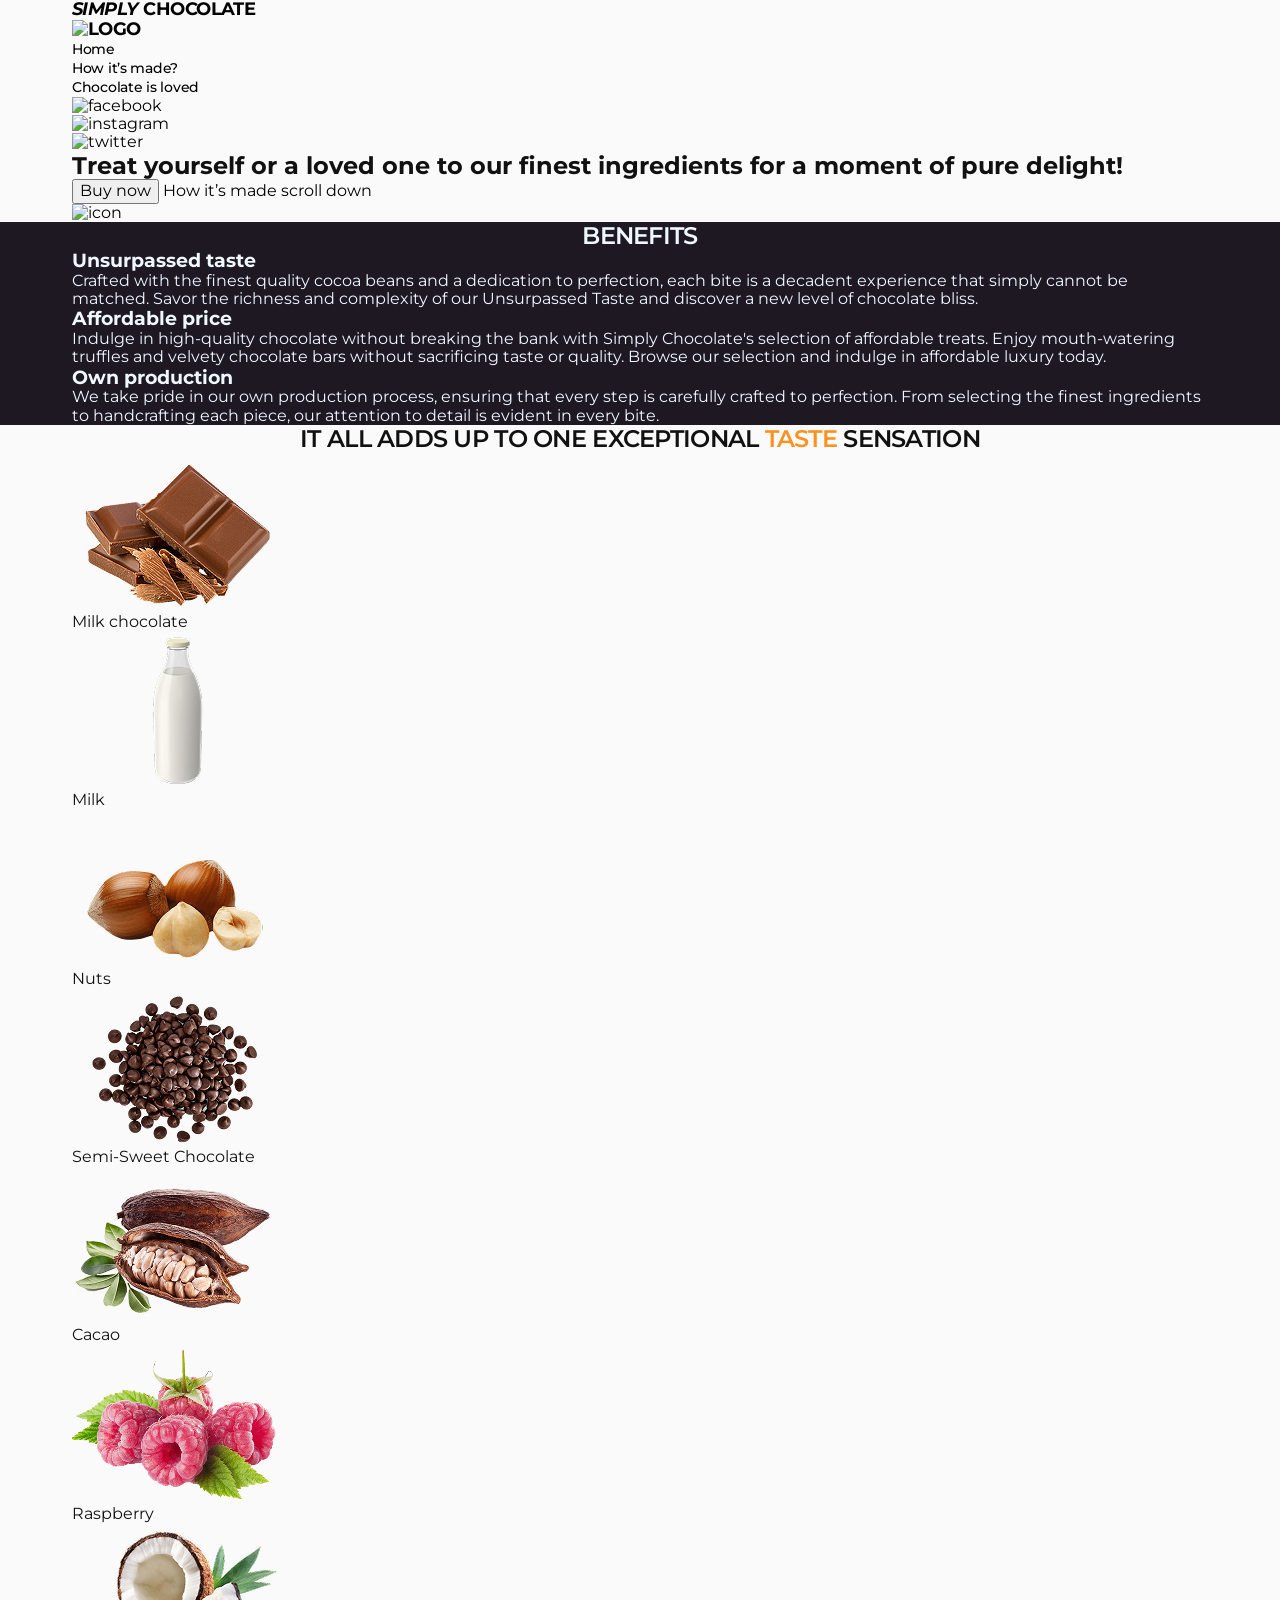
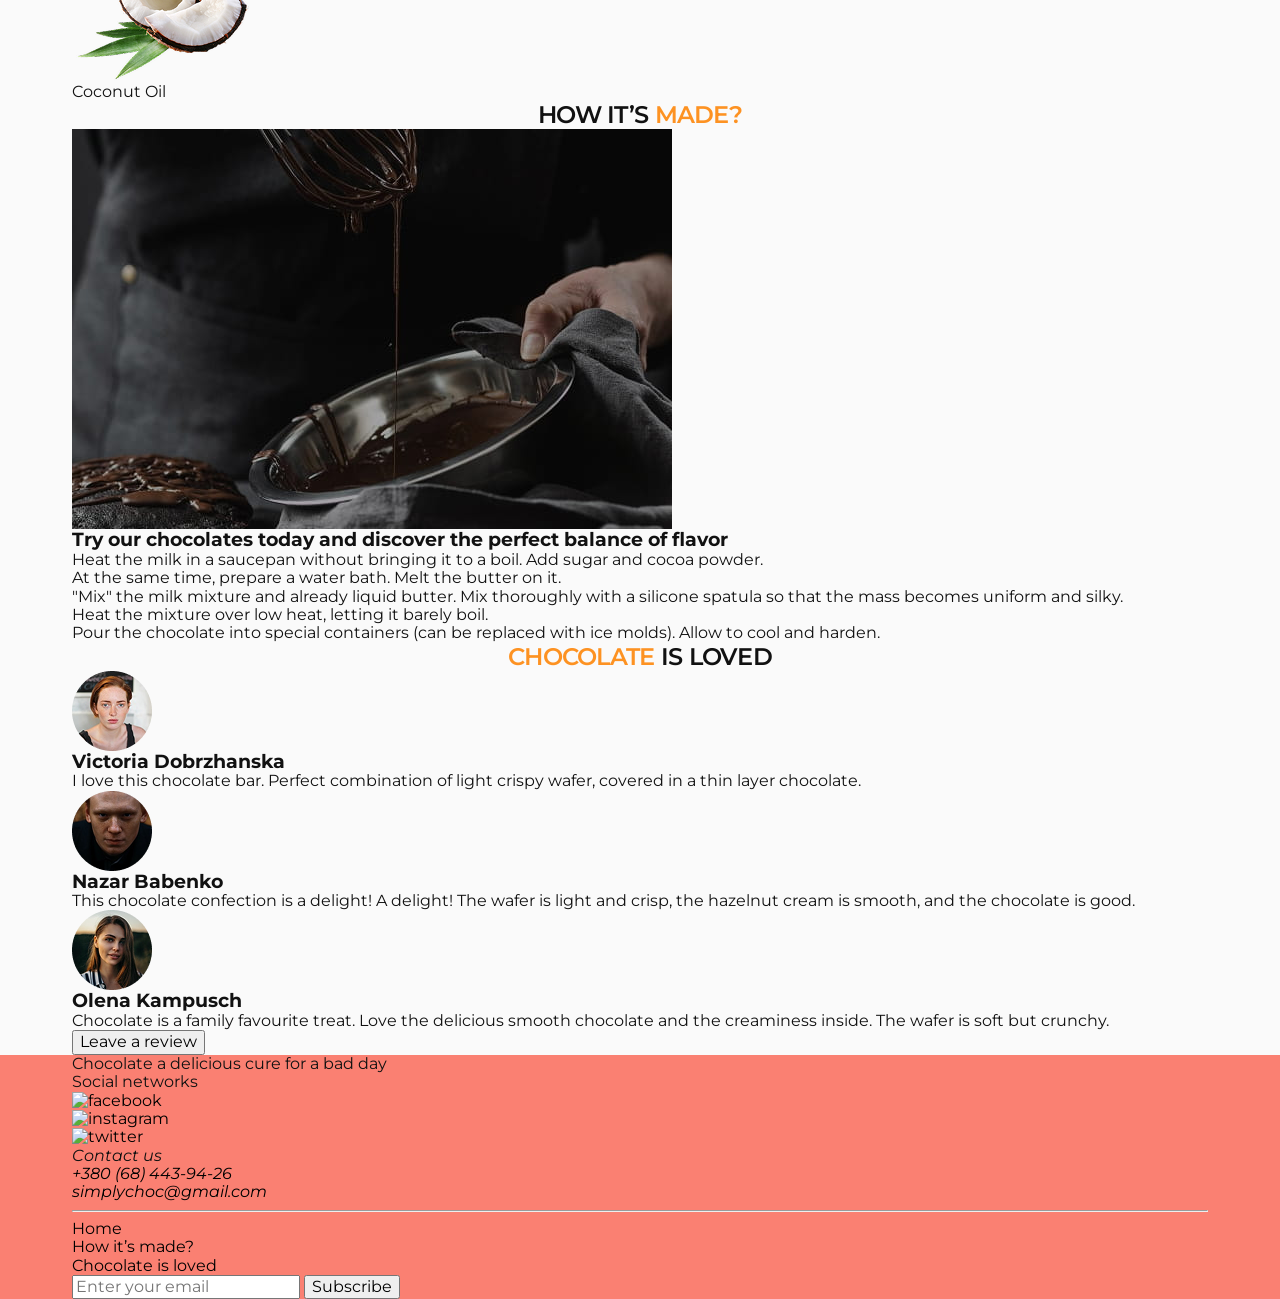
==== index.html @ c6e833eb "init lesson 3-1" ====
<!doctype html>
<html lang="en">
  <head>
    <meta charset="UTF-8" />
    <meta name="viewport" content="width=device-width, initial-scale=1.0" />

    <link rel="preconnect" href="https://fonts.googleapis.com">
    <link rel="preconnect" href="https://fonts.gstatic.com" crossorigin>
    <link href="https://fonts.googleapis.com/css2?family=Montserrat:ital,wght@0,100..900;1,100..900&display=swap" rel="stylesheet">
    
    <link rel="stylesheet" href="https://cdnjs.cloudflare.com/ajax/libs/modern-normalize/3.0.1/modern-normalize.min.css">

    <link rel="stylesheet" href="./styles/main.css" />
    
    <title>Simply Chocolate</title>
  </head>
  <body>
    <!-- #region header -->
    <header class="page-header">
      <div class="container">
        <a href="./pages/lesson.html" class="header-logo">
          <span>simply</span> chocolate
          <img src="" alt="logo" />
        </a>
        <nav class="header-nav">
          <ul class="header-nav-list">
            <li class="header-nav-item">
              <a href="" class="header-nav-link">Home</a>
            </li>
            <li class="header-nav-item">
              <a href="#section-made" class="header-nav-link">How it’s made?</a>
            </li>
            <li class="header-nav-item">
              <a href="#section-feedback" class="header-nav-link">Chocolate is loved</a>
            </li>
          </ul>
        </nav>
        <ul class="social-list">
          <li>
            <a href="">
              <img src="" alt="facebook" />
            </a>
          </li>
          <li>
            <a href="">
              <img src="" alt="instagram" />
            </a>
          </li>
          <li>
            <a href="">
              <img src="" alt="twitter" />
            </a>
          </li>
        </ul>
      </div>
    </header>
    <!-- #endregion header -->

    <main>
      <!-- #region banner --> 
      <section id="section-banner">
        <div class="container">
          <h1 class="main-title">
            Treat yourself or a loved one to our finest ingredients for a moment
            of pure delight!
          </h1>
          <button type="button">Buy now</button>
          <a href="">How it’s made</a>
          <a href="">
            scroll down
            <img src="" alt="icon" />
          </a>
        </div>
      </section>
      <!-- #endregion banner -->

      <!-- #region benefits -->
      <section id="section-benefits" class="section-benefits">
        <div class="container">
          <h2 class="section-title">Benefits</h2>
          <ul>
            <li>
              <img src="" alt="" />
              <h3>Unsurpassed taste</h3>
              <p>
                Crafted with the finest quality cocoa beans and a dedication to
                perfection, each bite is a decadent experience that simply cannot
                be matched. Savor the richness and complexity of our Unsurpassed
                Taste and discover a new level of chocolate bliss.
              </p>
            </li>
            <li>
              <img src="" alt="" />
              <h3>Affordable price</h3>
              <p>
                Indulge in high-quality chocolate without breaking the bank with
                Simply Chocolate's selection of affordable treats. Enjoy
                mouth-watering truffles and velvety chocolate bars without
                sacrificing taste or quality. Browse our selection and indulge in
                affordable luxury today.
              </p>
            </li>
            <li>
              <img src="" alt="" />
              <h3>Own production</h3>
              <p>
                We take pride in our own production process, ensuring that every
                step is carefully crafted to perfection. From selecting the finest
                ingredients to handcrafting each piece, our attention to detail is
                evident in every bite.
              </p>
            </li>
          </ul>
        </div>
      </section>
      <!-- #endregion benefits -->

      <!-- #region taste -->
      <section id="section-taste">
        <div class="container">
          <h2 class="section-title">It all adds up to one exceptional <span class="color-accent">taste</span> sensation</h2>
          <ul>
            <li>
              <img
                src="./images/taste/chocolate.png"
                alt="Milk chocolate"
                height="160"
                width="212"
              />
              <p>Milk chocolate</p>
            </li>
            <li>
              <img
                src="./images/taste/milk.png"
                alt="milk"
                height="160"
                width="212"
              />
              <p>Milk</p>
            </li>
            <li>
              <img
                src="./images/taste/hazelnut.png"
                alt="nuts"
                height="160"
                width="212"
              />
              <p>Nuts</p>
            </li>
            <li>
              <img
                src="./images/taste/coffe-grain.png"
                alt="semi-sweet chocolate"
                height="160"
                width="212"
              />
              <p>Semi-Sweet Chocolate</p>
            </li>
            <li>
              <img
                src="./images/taste/cacao-beans.png"
                alt="cacao"
                height="160"
                width="212"
              />
              <p>Cacao</p>
            </li>
            <li>
              <img
                src="./images/taste/raspbery.png"
                alt="raspberry"
                height="160"
                width="212"
              />
              <p>Raspberry</p>
            </li>
            <li>
              <img
                src="./images/taste/coconut.png"
                alt="coconut oil"
                height="160"
                width="212"
              />
              <p>Coconut Oil</p>
            </li>
          </ul>
        </div>
      </section>
      <!-- #endregion taste -->

      <!-- #region made -->
      <section id="section-made">
        <div class="container">
          <h2 class="section-title">How it’s <span class="color-accent">made?</span></h2>
          <img
            src="./images/made/made.jpg"
            alt="How it’s made"
            height="400"
            width="600"
          />
          <h3>
            Try our chocolates today and discover the perfect balance of flavor
          </h3>
          <ul>
            <li>
              Heat the milk in a saucepan without bringing it to a boil. Add sugar
              and cocoa powder.
            </li>
            <li>
              At the same time, prepare a water bath. Melt the butter on it.
            </li>
            <li>
              "Mix" the milk mixture and already liquid butter. Mix thoroughly
              with a silicone spatula so that the mass becomes uniform and silky.
            </li>
            <li>Heat the mixture over low heat, letting it barely boil.</li>
            <li>
              Pour the chocolate into special containers (can be replaced with ice
              molds). Allow to cool and harden.
            </li>
          </ul>
        </div>
      </section>
      <!-- #endregion made -->

      <!-- #region feedback -->
      <section id="section-feedback">
        <div class="container">
          <h2 class="section-title"><span class="color-accent">Chocolate</span> is loved</h2>
          <ul>
            <li>
              <img
                src="./images/feedback/viktoria-dabrzanska.png"
                alt="Victoria Dobrzhanska"
                height="80"
                width="80"
              />
              <h3>Victoria Dobrzhanska</h3>
              <p>
                I love this chocolate bar. Perfect combination of light crispy
                wafer, covered in a thin layer chocolate.
              </p>
            </li>
            <li>
              <img
                src="./images/feedback/nazar-bobenko.png"
                alt="Nazar Babenko"
                height="80"
                width="80"
              />
              <h3>Nazar Babenko</h3>
              <p>
                This chocolate confection is a delight! A delight! The wafer is
                light and crisp, the hazelnut cream is smooth, and the chocolate
                is good.
              </p>
            </li>
            <li>
              <img
                src="./images/feedback/olena-kampush.png"
                alt="Olena Kampusch"
                height="80"
                width="80"
              />
              <h3>Olena Kampusch</h3>
              <p>
                Chocolate is a family favourite treat. Love the delicious smooth
                chocolate and the creaminess inside. The wafer is soft but
                crunchy.
              </p>
            </li>
          </ul>
          <button type="button">Leave a review</button>
        </div>
      </section>
      <!-- #endregion feedback -->
    </main>

    <!-- #region footer -->
    <footer>
      <div class="container">
        <p>Chocolate a delicious cure for a bad day</p>
        <p>Social networks</p>
        <ul>
          <li>
            <a href="">
              <img src="" alt="facebook" />
            </a>
          </li>
          <li>
            <a href="">
              <img src="" alt="instagram" />
            </a>
          </li>
          <li>
            <a href="">
              <img src="" alt="twitter" />
            </a>
          </li>
        </ul>
        <address>
          <p>Contact us</p>
          <ul>
            <li>
              <a href="tel:+380684439426">+380 (68) 443-94-26</a>
            </li>
            <li>
              <a href="mailto:simplychoc@gmail.com">simplychoc@gmail.com</a>
            </li>
          </ul>
        </address>
        <hr />
        <nav>
          <ul>
            <li>
              <a href="">Home</a>
            </li>
            <li>
              <a href="#section-made">How it’s made?</a>
            </li>
            <li>
              <a href="#section-feedback">Chocolate is loved</a>
            </li>
          </ul>
        </nav>
        <form>
          <input type="text" placeholder="Enter your email" />
          <button type="submit">Subscribe</button>
        </form>
      </div>
    </footer>
    <!-- #endregion footer -->
  </body>
</html>
---- styles/main.css ----
@import './common.css';
@import './header.css';
@import './banner.css';
@import './benefits.css';
@import './footer.css';
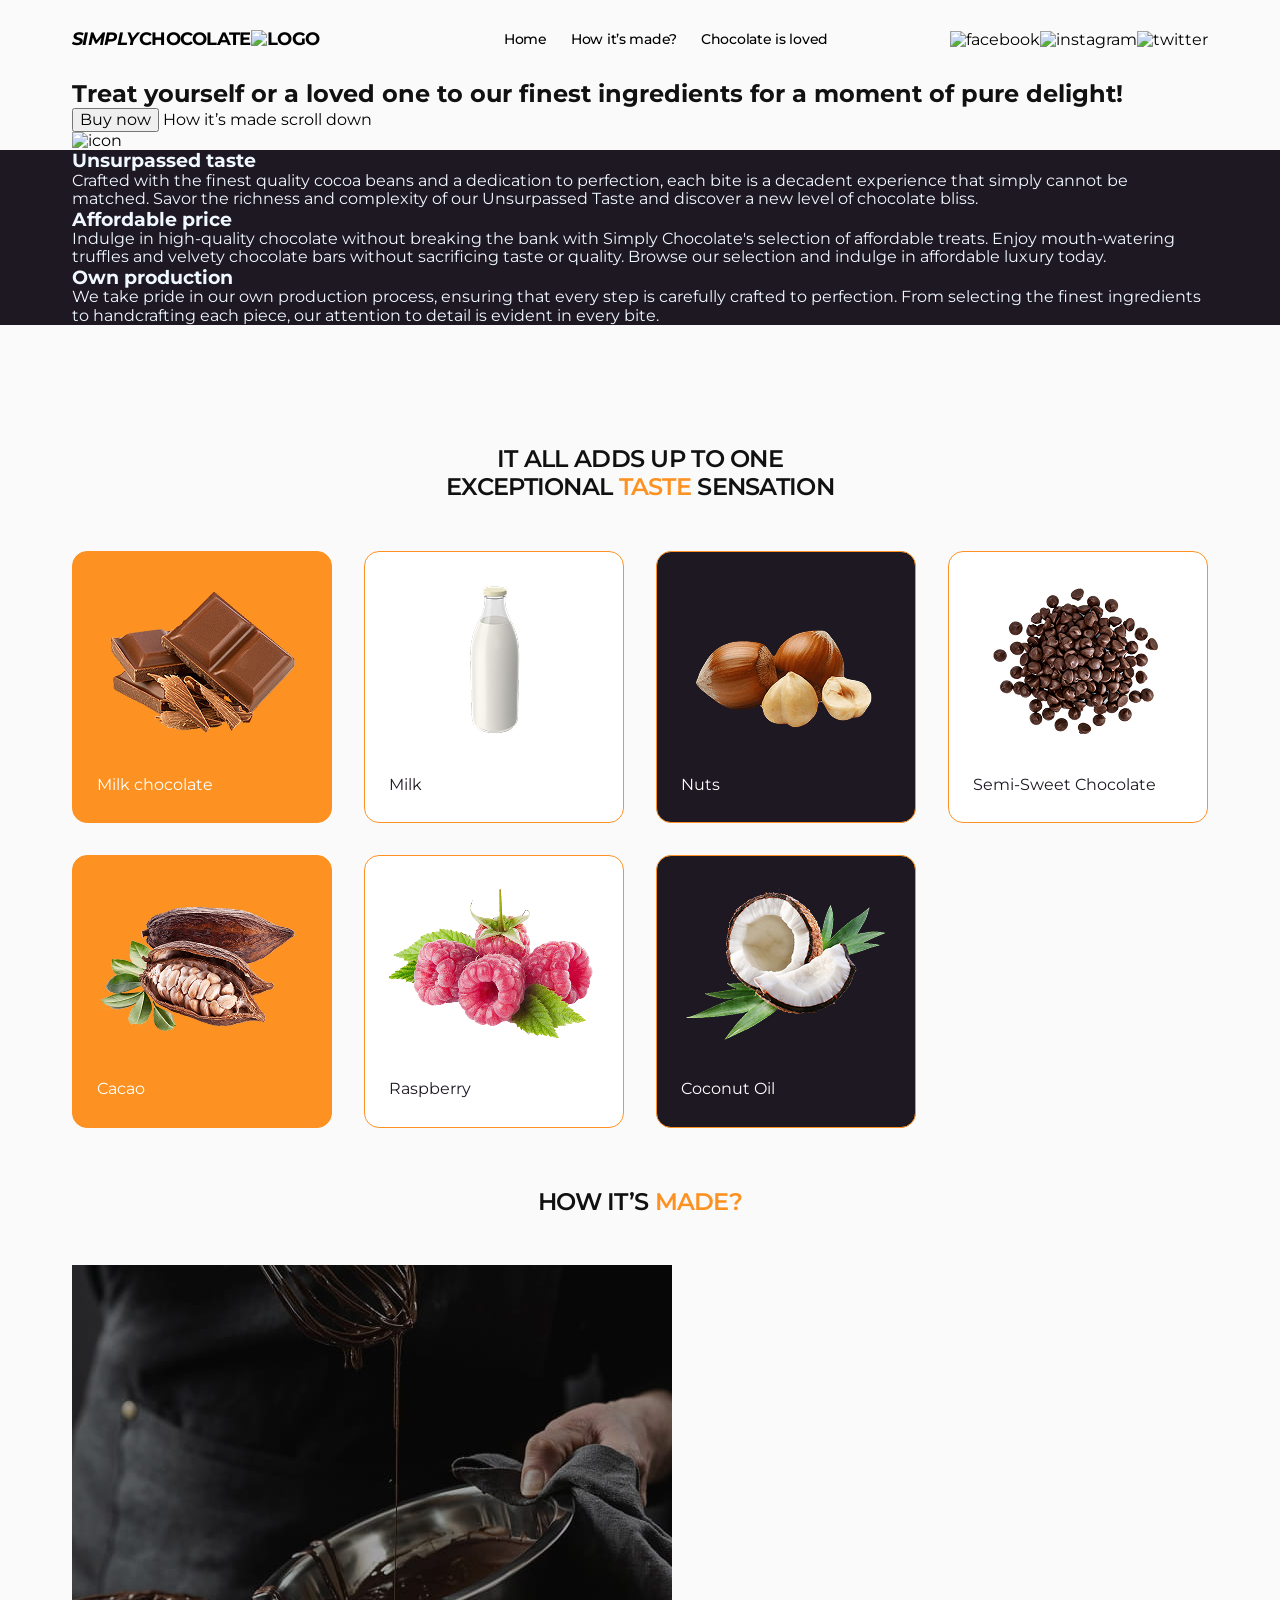
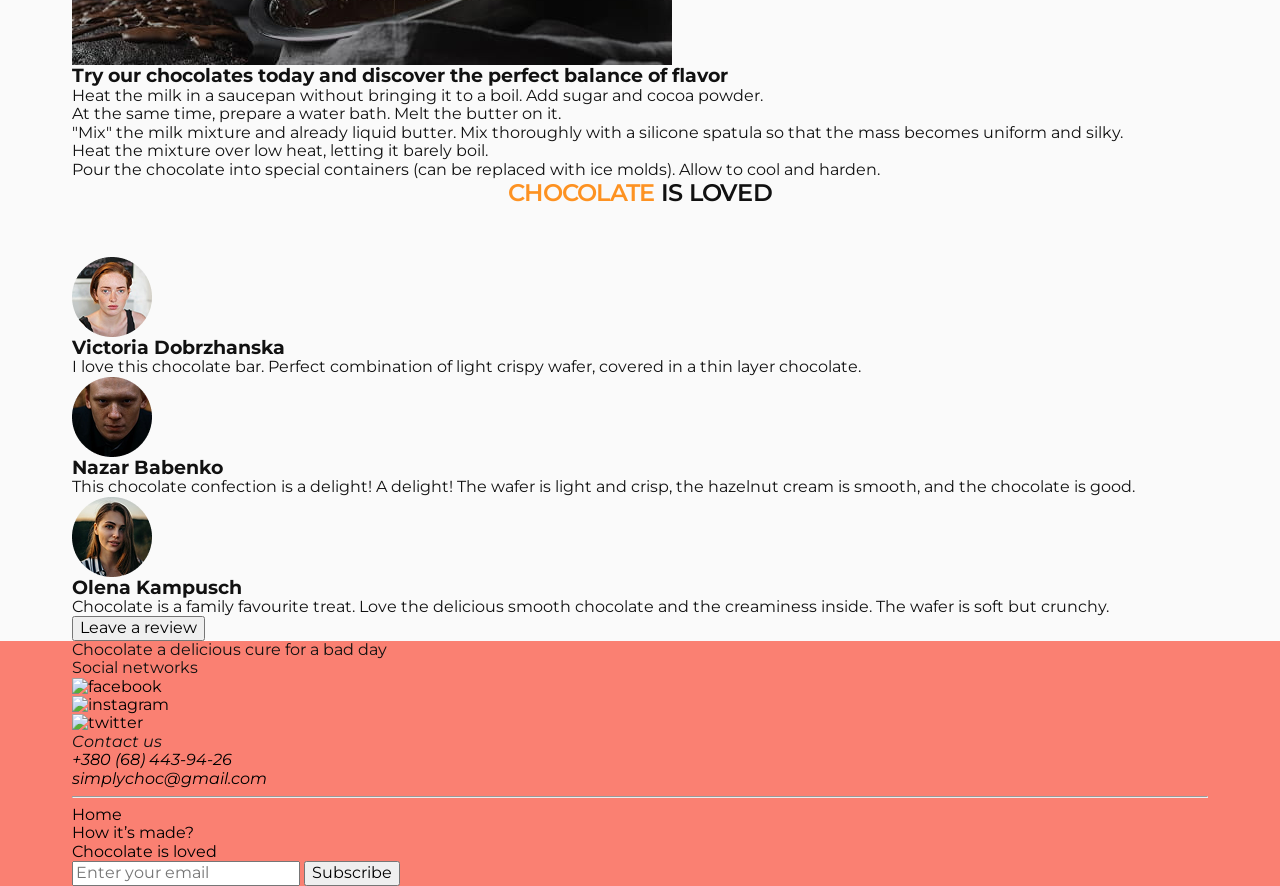
==== commit c6b14199: "init" ====
--- a/index.html
+++ b/index.html
@@ -17,7 +17,7 @@
   <body>
     <!-- #region header -->
     <header class="page-header">
-      <div class="container">
+      <div class="container header-container">
         <a href="./pages/lesson.html" class="header-logo">
           <span>simply</span> chocolate
           <img src="" alt="logo" />
@@ -77,7 +77,7 @@
       <!-- #region benefits -->
       <section id="section-benefits" class="section-benefits">
         <div class="container">
-          <h2 class="section-title">Benefits</h2>
+          <h2 class="section-title visually-hidden">Benefits</h2>
           <ul>
             <li>
               <img src="" alt="" />
@@ -116,72 +116,72 @@
       <!-- #endregion benefits -->
 
       <!-- #region taste -->
-      <section id="section-taste">
+      <section id="section-taste" class="section-taste">
         <div class="container">
           <h2 class="section-title">It all adds up to one exceptional <span class="color-accent">taste</span> sensation</h2>
-          <ul>
-            <li>
+          <ul class="taste-list">
+            <li class="taste-list-item">
               <img
                 src="./images/taste/chocolate.png"
                 alt="Milk chocolate"
                 height="160"
                 width="212"
               />
-              <p>Milk chocolate</p>
-            </li>
-            <li>
+              <p class="taste-list-item-title">Milk chocolate</p>
+            </li>
+            <li class="taste-list-item">
               <img
                 src="./images/taste/milk.png"
                 alt="milk"
                 height="160"
                 width="212"
               />
-              <p>Milk</p>
-            </li>
-            <li>
+              <p class="taste-list-item-title">Milk</p>
+            </li>
+            <li class="taste-list-item">
               <img
                 src="./images/taste/hazelnut.png"
                 alt="nuts"
                 height="160"
                 width="212"
               />
-              <p>Nuts</p>
-            </li>
-            <li>
+              <p class="taste-list-item-title">Nuts</p>
+            </li>
+            <li class="taste-list-item">
               <img
                 src="./images/taste/coffe-grain.png"
                 alt="semi-sweet chocolate"
                 height="160"
                 width="212"
               />
-              <p>Semi-Sweet Chocolate</p>
-            </li>
-            <li>
+              <p class="taste-list-item-title">Semi-Sweet Chocolate</p>
+            </li>
+            <li class="taste-list-item">
               <img
                 src="./images/taste/cacao-beans.png"
                 alt="cacao"
                 height="160"
                 width="212"
               />
-              <p>Cacao</p>
-            </li>
-            <li>
+              <p class="taste-list-item-title">Cacao</p>
+            </li>
+            <li class="taste-list-item">
               <img
                 src="./images/taste/raspbery.png"
                 alt="raspberry"
                 height="160"
                 width="212"
               />
-              <p>Raspberry</p>
-            </li>
-            <li>
+              <p class="taste-list-item-title">Raspberry</p>
+            </li>
+            <li class="taste-list-item">
               <img
                 src="./images/taste/coconut.png"
                 alt="coconut oil"
                 height="160"
                 width="212"
               />
-              <p>Coconut Oil</p>
+              <p class="taste-list-item-title">Coconut Oil</p>
             </li>
           </ul>
         </div>
--- a/styles/main.css
+++ b/styles/main.css
@@ -2,8 +2,6 @@
 @import './header.css';
 @import './banner.css';
 @import './benefits.css';
+@import './taste.css';
 @import './footer.css';
 
-
-
-
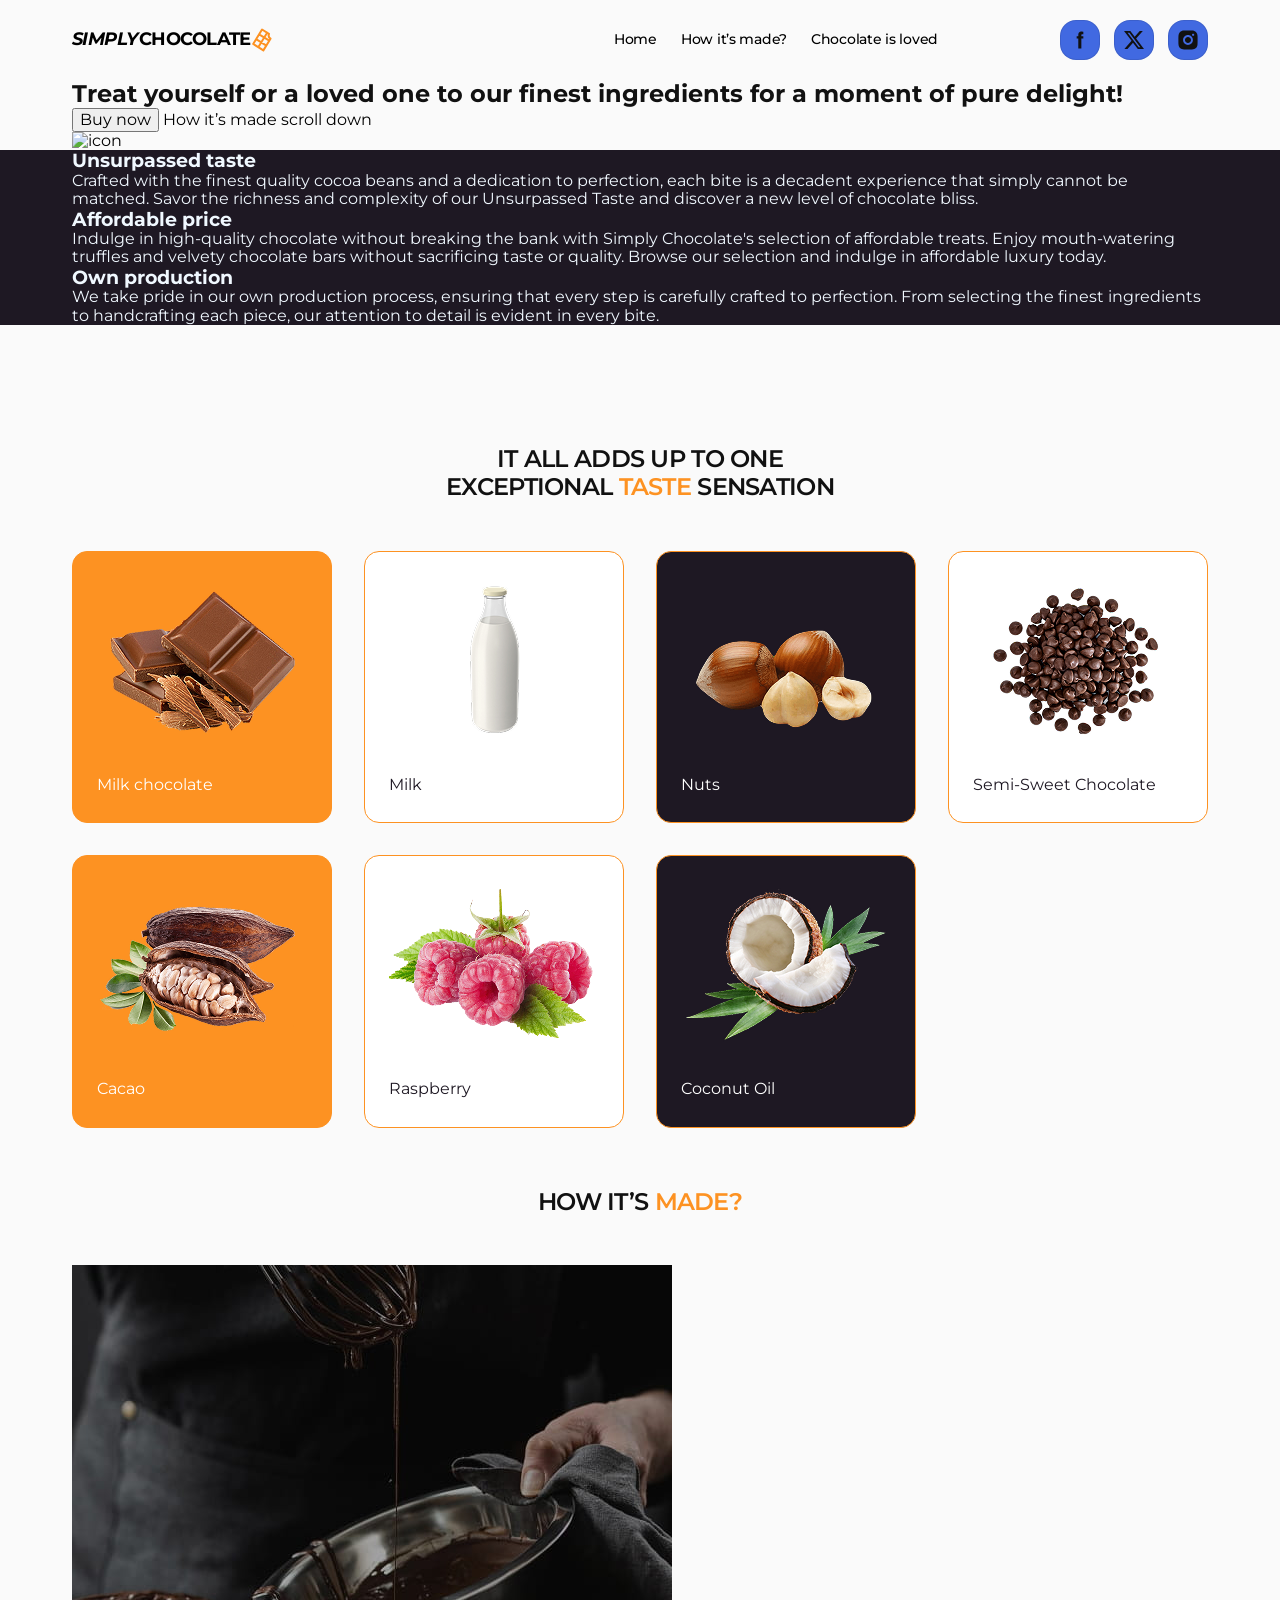
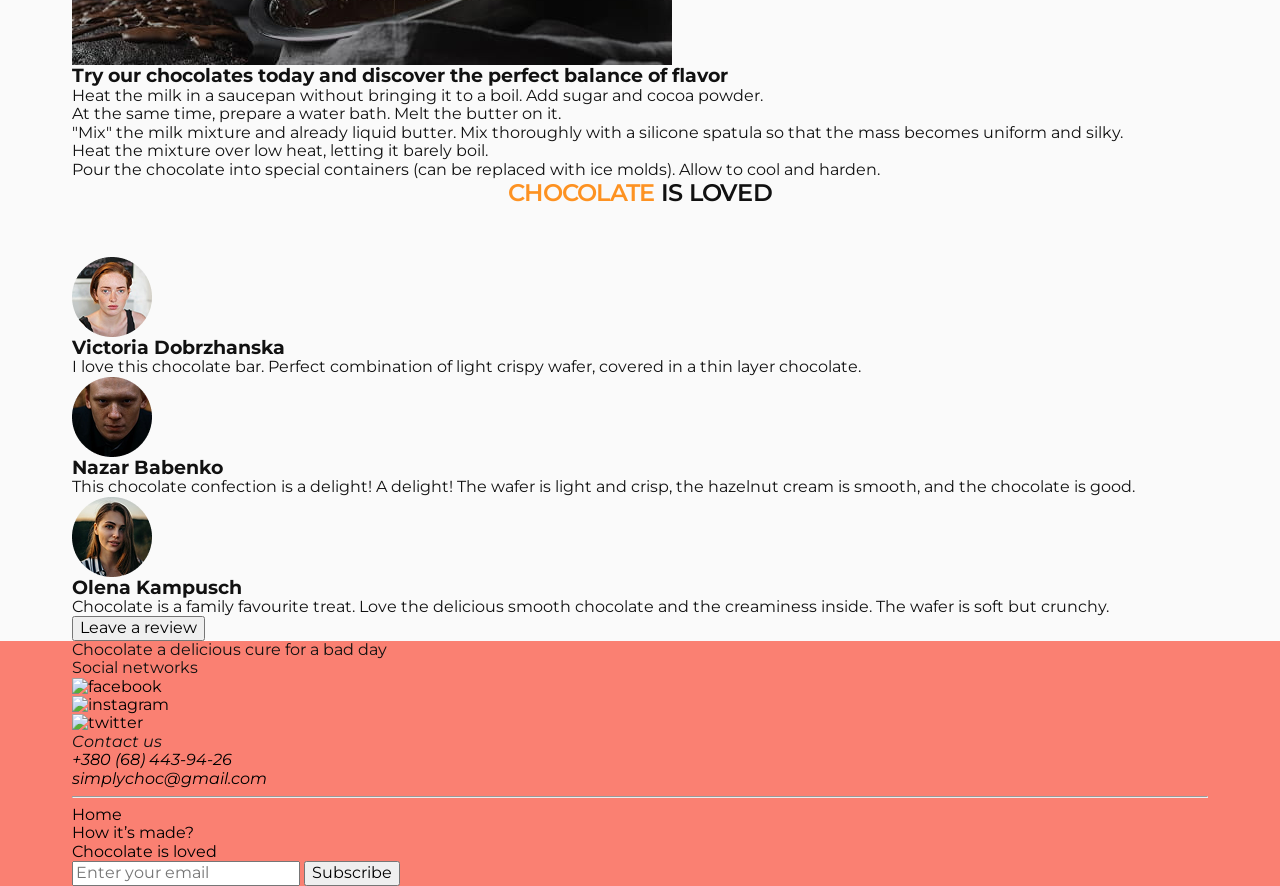
==== commit 07aea446: "init" ====
--- a/index.html
+++ b/index.html
@@ -20,7 +20,9 @@
       <div class="container header-container">
         <a href="./pages/lesson.html" class="header-logo">
           <span>simply</span> chocolate
-          <img src="" alt="logo" />
+          <svg height="24" width="24">
+            <use href="./images/sprite.svg#icon-chocolate"></use>
+          </svg>
         </a>
         <nav class="header-nav">
           <ul class="header-nav-list">
@@ -37,18 +39,24 @@
         </nav>
         <ul class="social-list">
           <li>
-            <a href="">
-              <img src="" alt="facebook" />
-            </a>
-          </li>
-          <li>
-            <a href="">
-              <img src="" alt="instagram" />
-            </a>
-          </li>
-          <li>
-            <a href="">
-              <img src="" alt="twitter" />
+            <a href="" class="social-link">
+              <svg height="24" width="24">
+                <use href="./images/sprite.svg#icon-facebook"></use>
+              </svg>
+            </a>
+          </li>
+          <li>
+            <a href="" class="social-link">
+              <svg height="24" width="24">
+                <use href="./images/sprite.svg#icon-twitter"></use>
+              </svg>
+            </a>
+          </li>
+          <li>
+            <a href="" class="social-link">
+              <svg height="24" width="24">
+                <use href="./images/sprite.svg#icon-instagram"></use>
+              </svg>
             </a>
           </li>
         </ul>
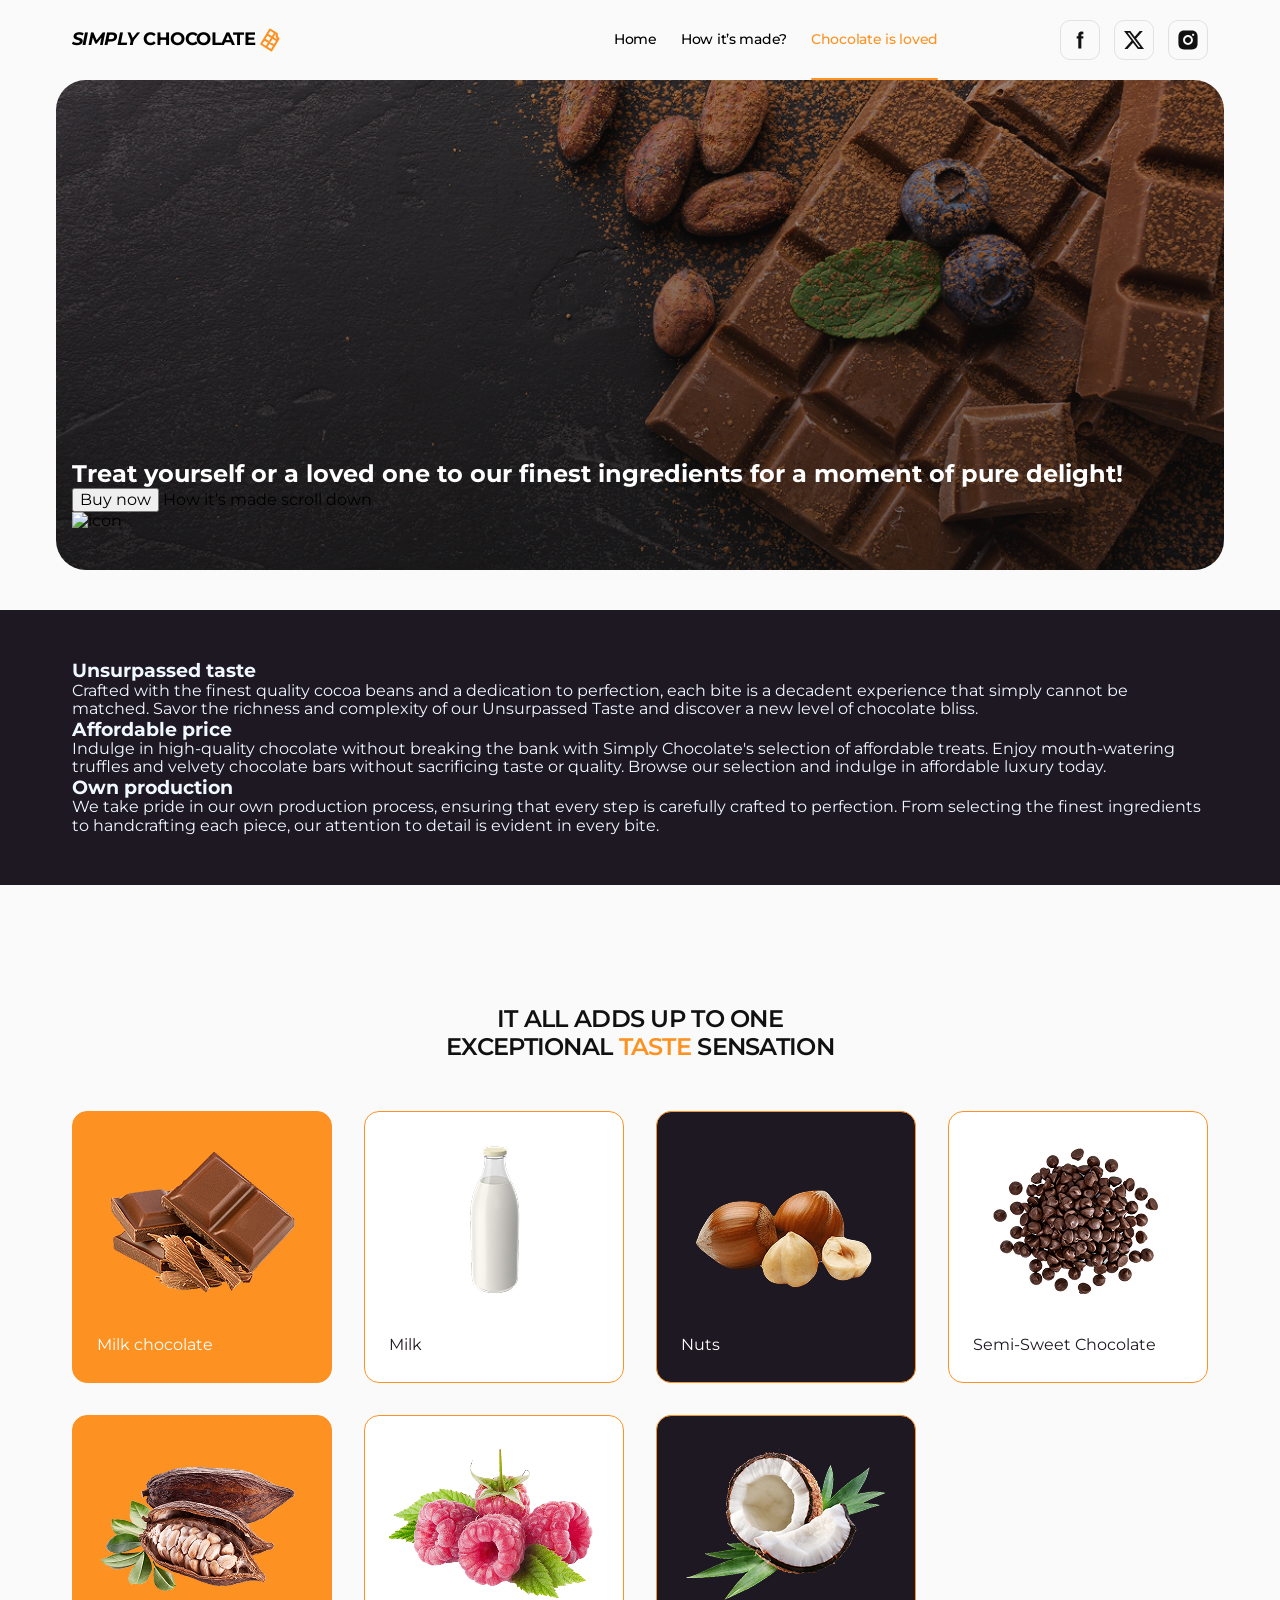
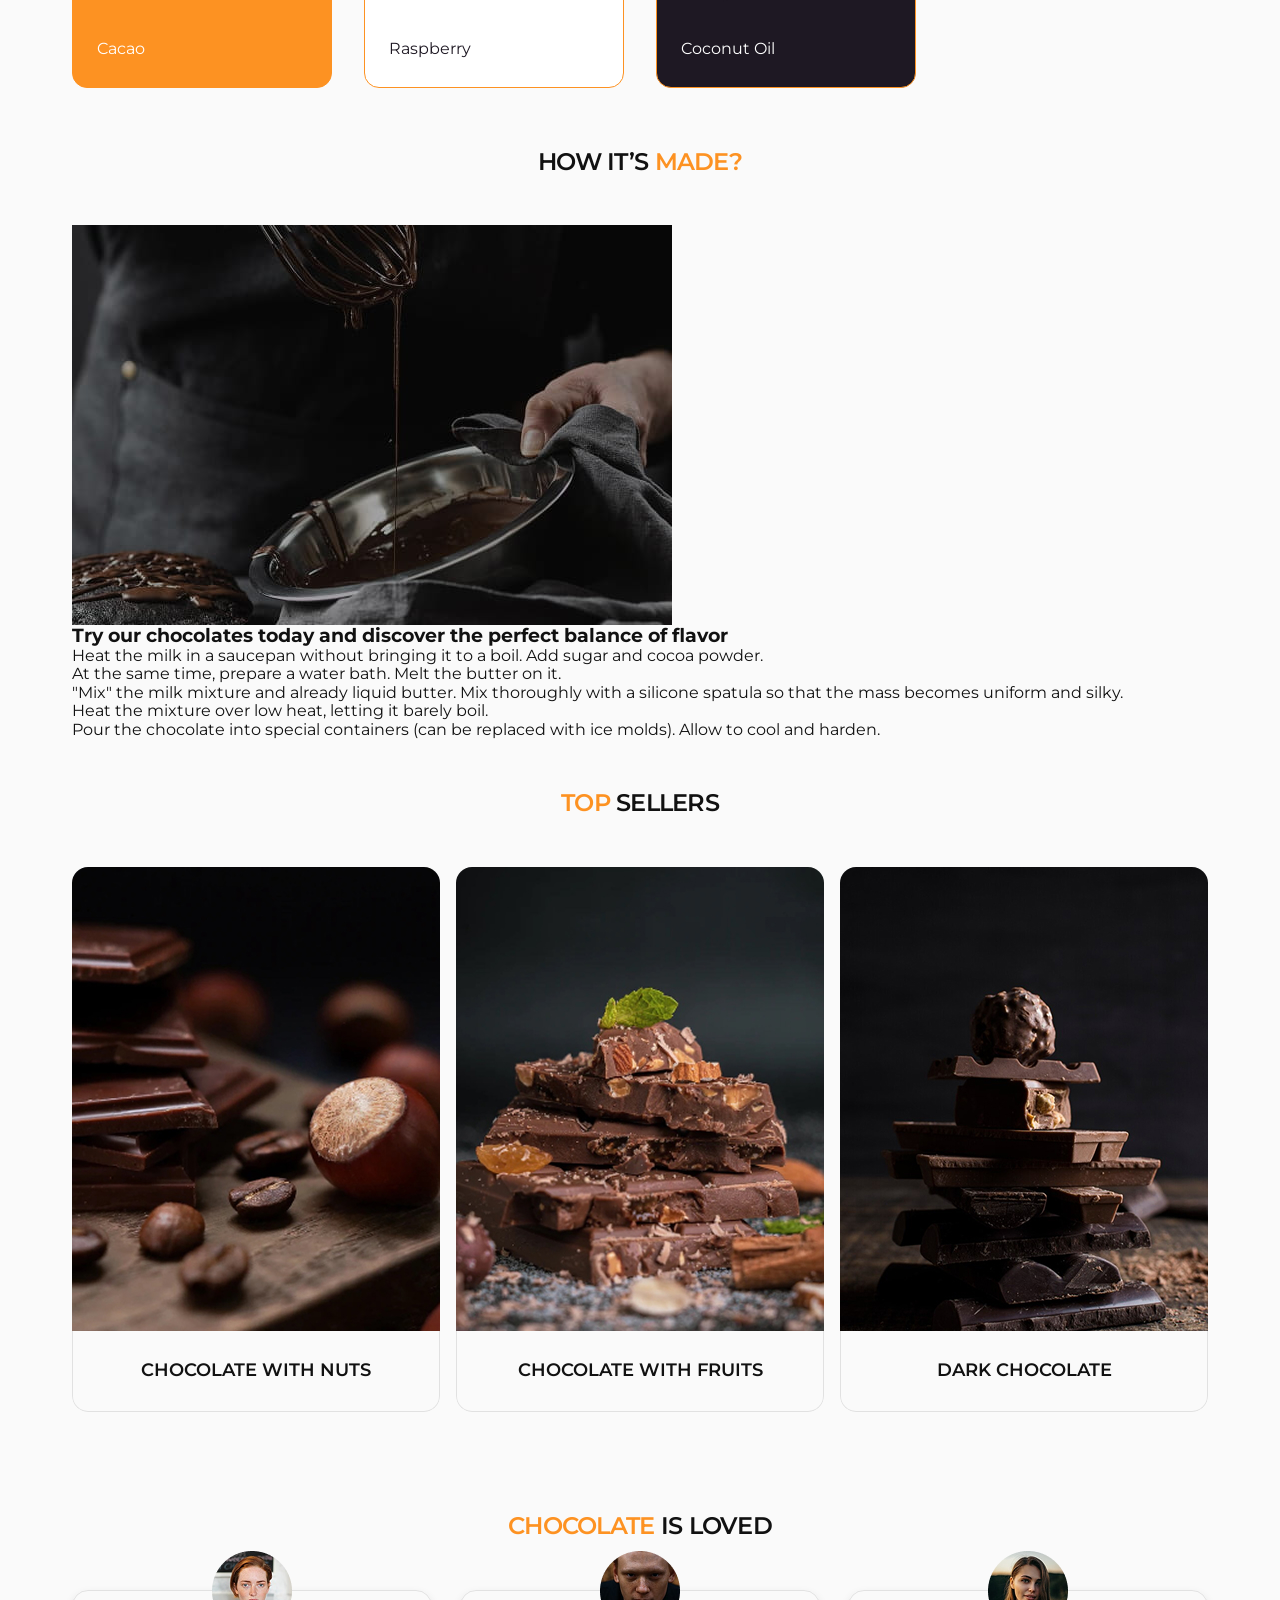
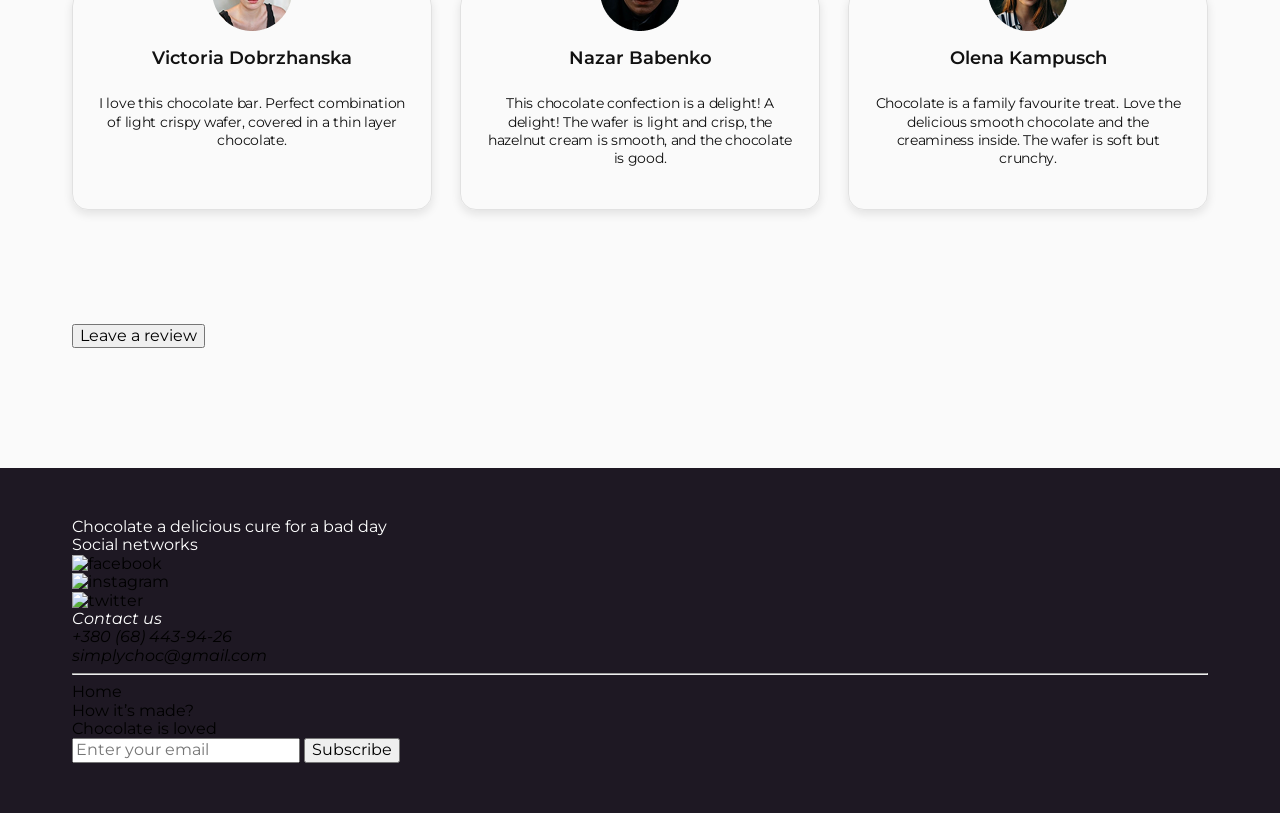
==== commit dc8c1b8d: "init" ====
--- a/index.html
+++ b/index.html
@@ -19,21 +19,21 @@
     <header class="page-header">
       <div class="container header-container">
         <a href="./pages/lesson.html" class="header-logo">
-          <span>simply</span> chocolate
-          <svg height="24" width="24">
+          <span>simply</span>&nbsp;chocolate
+          <svg height="24" width="24" class="header-logo-icon">
             <use href="./images/sprite.svg#icon-chocolate"></use>
           </svg>
         </a>
         <nav class="header-nav">
           <ul class="header-nav-list">
             <li class="header-nav-item">
-              <a href="" class="header-nav-link">Home</a>
+              <a href="" class="header-nav-link ">Home</a>
             </li>
             <li class="header-nav-item">
-              <a href="#section-made" class="header-nav-link">How it’s made?</a>
+              <a href="#section-made" class="header-nav-link ">How it’s made?</a>
             </li>
             <li class="header-nav-item">
-              <a href="#section-feedback" class="header-nav-link">Chocolate is loved</a>
+              <a href="#section-feedback" class="header-nav-link nav-active-link">Chocolate is loved</a>
             </li>
           </ul>
         </nav>
@@ -67,7 +67,7 @@
     <main>
       <!-- #region banner --> 
       <section id="section-banner">
-        <div class="container">
+        <div class="container banner-container">
           <h1 class="main-title">
             Treat yourself or a loved one to our finest ingredients for a moment
             of pure delight!
@@ -230,62 +230,114 @@
         </div>
       </section>
       <!-- #endregion made -->
+     
+      <!-- #region top sellers -->
+      <section id="section-sellers" class="section-sellers">
+        <div class="container">
+          <h2 class="section-title"><span class="color-accent">Top</span> sellers</h2>
+          <ul class="top-sellers-list">
+
+
+            <li class="top-sellers-list-item">
+
+              <div class="top-sellers-list-item-content">
+                <img
+                  src="./images/top-sellers/chocolate-with-nuts.jpg" alt="Chocolate with nuts" height="464" width="368"
+                />
+                <p class="top-sellers-list-item-text">
+                  Chocolate with fruit is an unbeatable combination of two of the tastiest things in the world. This dessert combines delicate and aromatic chocolate with fresh and juicy fruits, creating a true poetry of taste.
+                </p>
+              </div>
+
+              <h3 class="top-sellers-list-item-title">
+                Chocolate with nuts
+              </h3>
+            </li>
+
+
+            <li class="top-sellers-list-item">
+              <div class="top-sellers-list-item-content">
+                <img src="./images/top-sellers/chocolate-with-fruits.jpg" alt="Chocolate with fruits" height="464" width="368" />
+                <p class="top-sellers-list-item-text">
+                  Chocolate with fruit is an unbeatable combination of two of the tastiest things in the world. This dessert combines delicate and aromatic chocolate with fresh and juicy fruits, creating a true poetry of taste.
+                </p>
+              </div>
+              <h3 class="top-sellers-list-item-title">Chocolate with fruits</h3>  
+            </li>
+            <li class="top-sellers-list-item">
+
+              <div class="top-sellers-list-item-content">
+                <img src="./images/top-sellers/dark-chocolate.jpg" alt="Dark Chocolate" height="464" width="368" />
+                <p class="top-sellers-list-item-text">
+                  Dark chocolate is a true delight for chocolate lovers. It has a rich and intense flavor that captivates the senses and leaves an unforgettable aftertaste. With its deep cocoa notes and subtle bitterness, dark chocolate offers a unique and sophisticated taste experience that is both indulgent and satisfying.
+                </p>
+              </div>
+              <h3 class="top-sellers-list-item-title">Dark Chocolate</h3>
+            </li>
+          </ul>
+
+        </div>
+      </section>
+      <!-- #endregion top sellers -->
 
       <!-- #region feedback -->
-      <section id="section-feedback">
+      <section id="section-feedback" class="section-feedback">
         <div class="container">
           <h2 class="section-title"><span class="color-accent">Chocolate</span> is loved</h2>
-          <ul>
-            <li>
+          <ul class="feedback-list">
+            <li class="feedback-list-item">
               <img
                 src="./images/feedback/viktoria-dabrzanska.png"
                 alt="Victoria Dobrzhanska"
                 height="80"
                 width="80"
-              />
-              <h3>Victoria Dobrzhanska</h3>
-              <p>
+                class="feedback-list-item-avatar"
+              />
+              <h3 class="feedback-list-item-title">Victoria Dobrzhanska</h3>
+              <p class="feedback-list-item-text">
                 I love this chocolate bar. Perfect combination of light crispy
                 wafer, covered in a thin layer chocolate.
               </p>
             </li>
-            <li>
+            <li class="feedback-list-item">
               <img
                 src="./images/feedback/nazar-bobenko.png"
                 alt="Nazar Babenko"
                 height="80"
                 width="80"
-              />
-              <h3>Nazar Babenko</h3>
-              <p>
+                class="feedback-list-item-avatar"
+              />
+              <h3 class="feedback-list-item-title">Nazar Babenko</h3>
+              <p class="feedback-list-item-text">
                 This chocolate confection is a delight! A delight! The wafer is
                 light and crisp, the hazelnut cream is smooth, and the chocolate
                 is good.
               </p>
             </li>
-            <li>
+            <li class="feedback-list-item">
               <img
                 src="./images/feedback/olena-kampush.png"
                 alt="Olena Kampusch"
                 height="80"
                 width="80"
-              />
-              <h3>Olena Kampusch</h3>
-              <p>
+                class="feedback-list-item-avatar"
+              />
+              <h3 class="feedback-list-item-title">Olena Kampusch</h3>
+              <p class="feedback-list-item-text">
                 Chocolate is a family favourite treat. Love the delicious smooth
                 chocolate and the creaminess inside. The wafer is soft but
                 crunchy.
               </p>
             </li>
           </ul>
-          <button type="button">Leave a review</button>
+          <button class="feedback-list-item-button" type="button">Leave a review</button>
         </div>
       </section>
       <!-- #endregion feedback -->
     </main>
 
     <!-- #region footer -->
-    <footer>
+    <footer class="page-footer">
       <div class="container">
         <p>Chocolate a delicious cure for a bad day</p>
         <p>Social networks</p>
--- a/styles/main.css
+++ b/styles/main.css
@@ -3,5 +3,7 @@
 @import './banner.css';
 @import './benefits.css';
 @import './taste.css';
+@import './sellers.css';
+@import './feedback.css';
 @import './footer.css';
 
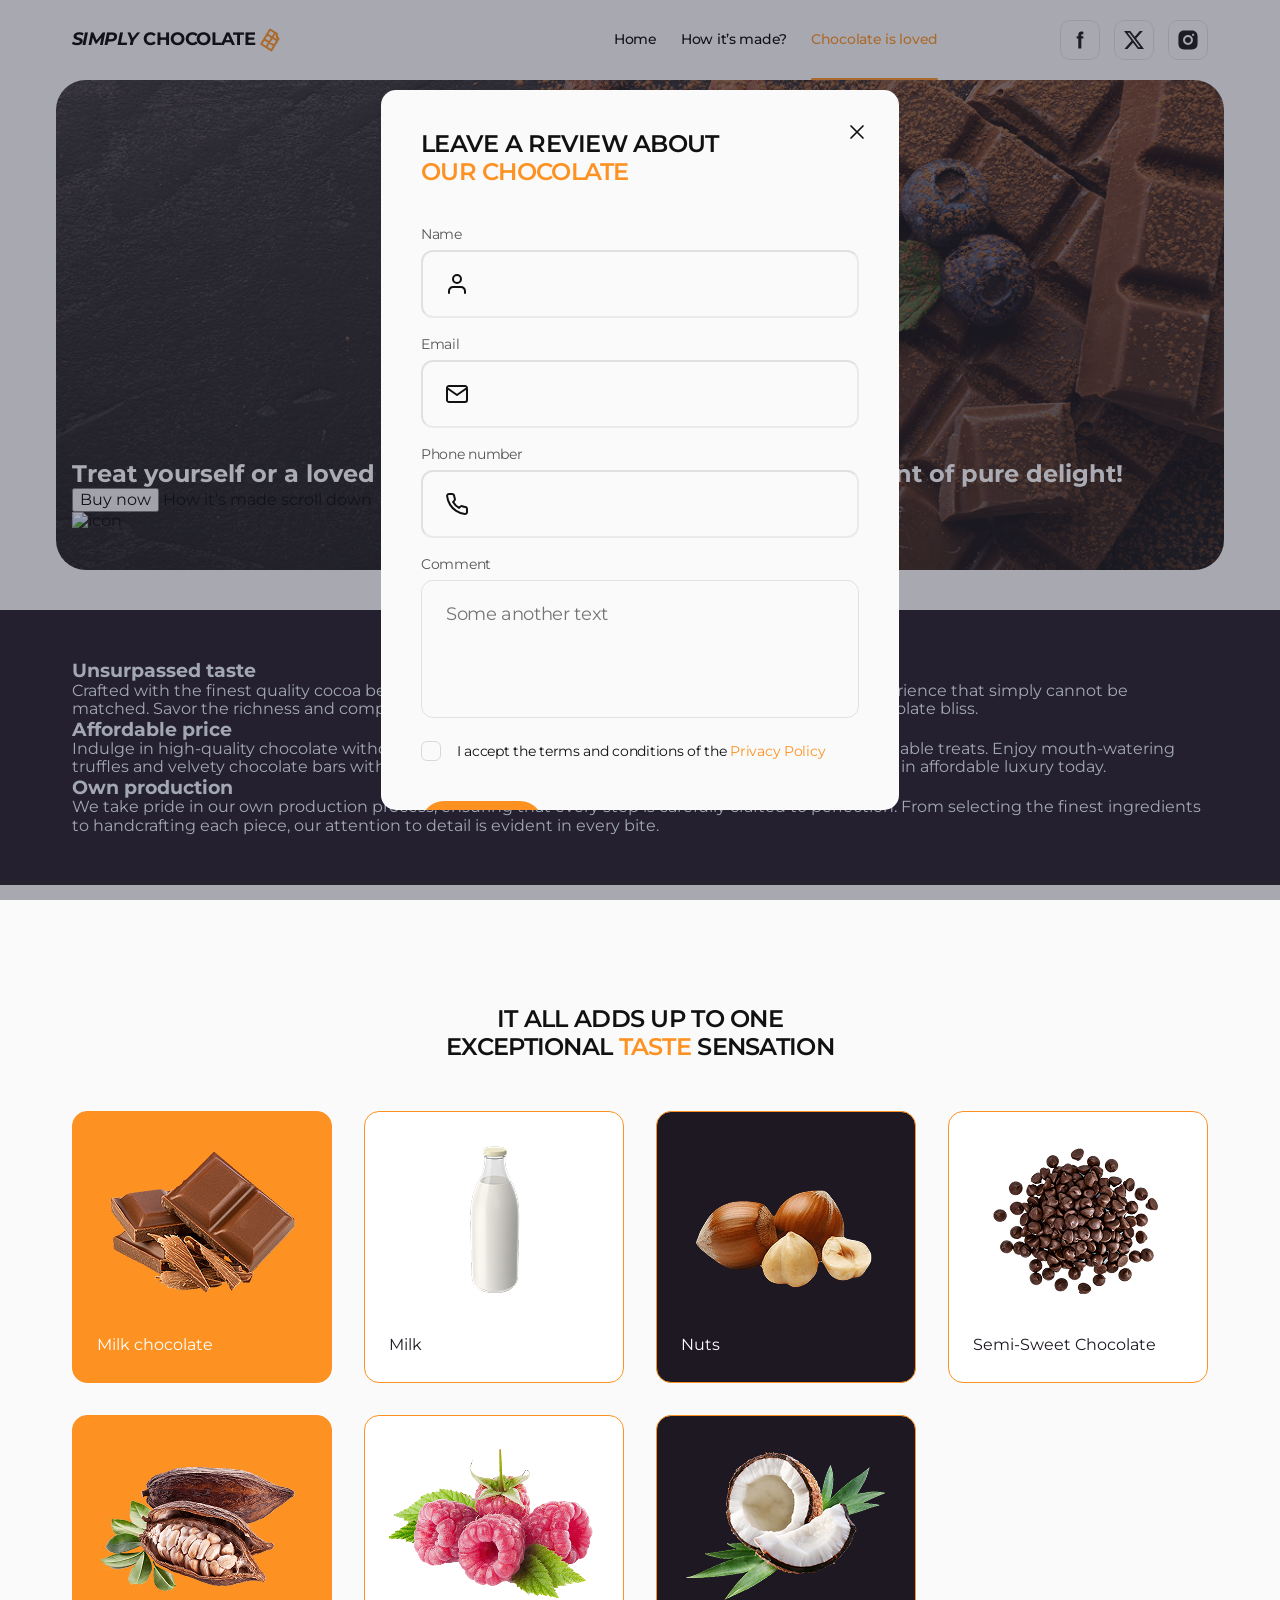
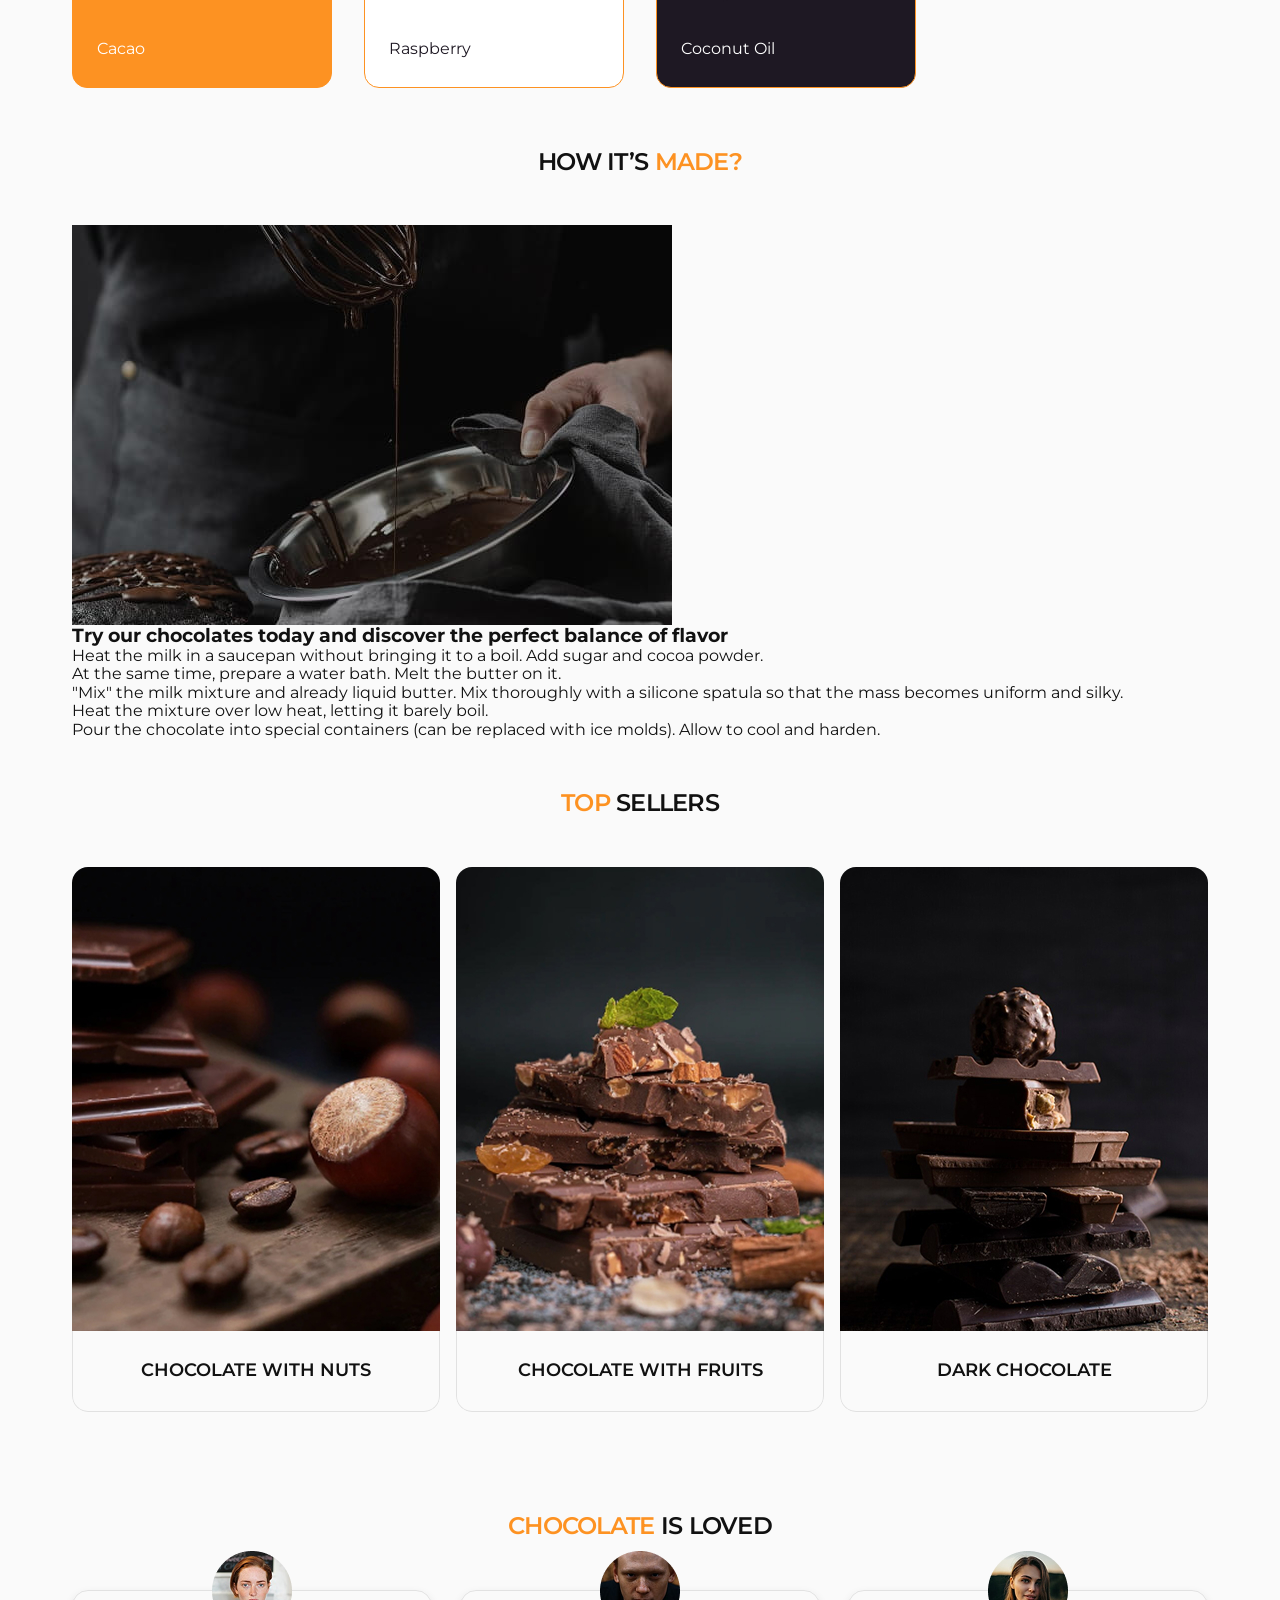
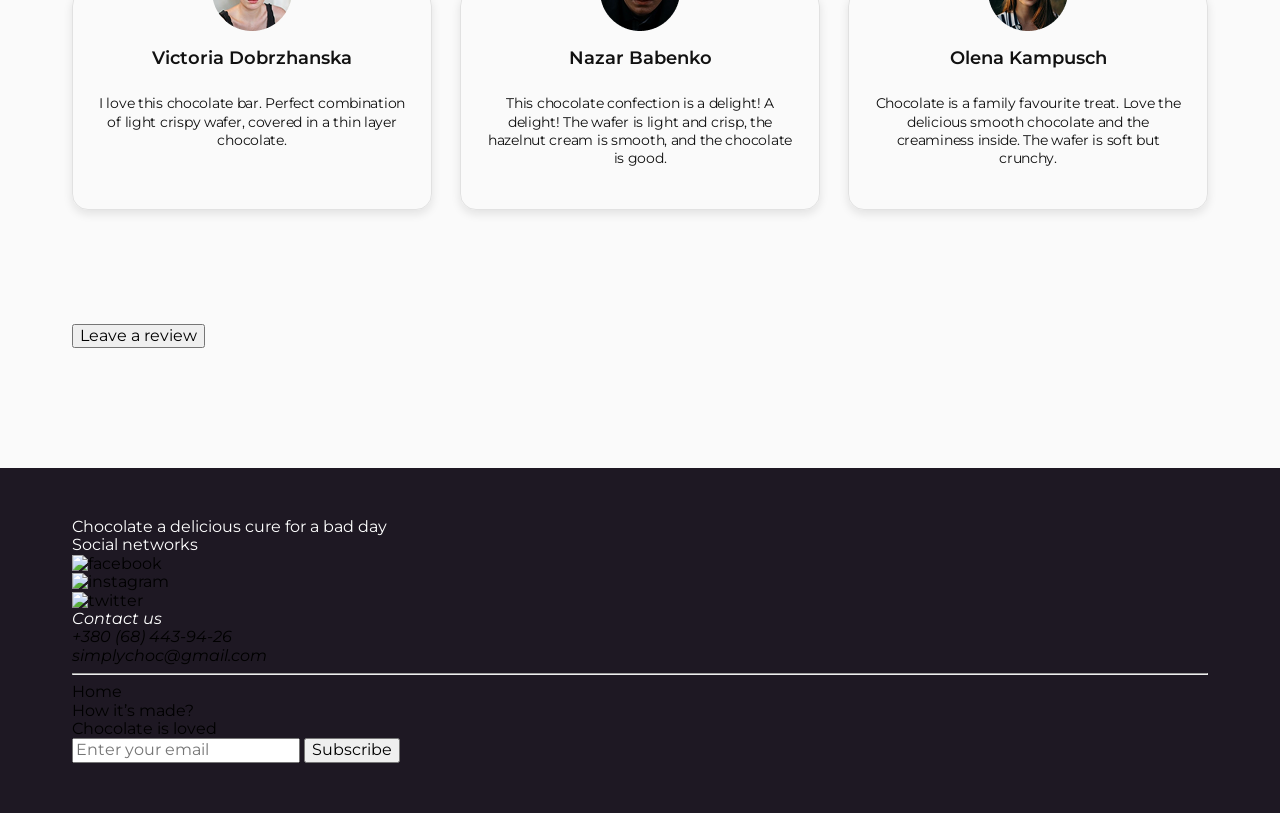
==== commit 5e898069: "init" ====
--- a/index.html
+++ b/index.html
@@ -390,5 +390,105 @@
       </div>
     </footer>
     <!-- #endregion footer -->
+
+    <div class="backdrop">
+      <div class="modal">
+
+        <button class="close-popup" type="button">
+          <svg height="24" width="24">
+            <use href="./images/sprite.svg#icon-close"></use>
+          </svg>
+        </button>
+        <p class="popup-title">
+          Leave a review about <span class="color-accent">our chocolate</span>
+        </p>
+
+        <form>
+
+          <div class="input-wrapper">
+            <label for="form-name" class="form-label">Name</label>
+            <div class="input-svg-wrapper">
+              <input
+                type="text"
+                id="form-name"
+                class="input-text"
+                name="name"
+              >
+              <svg height="24" width="24" class="form-icon">
+                <use href="./images/sprite.svg#icon-user"></use>
+              </svg>
+            </div>
+          </div>
+
+          <div class="input-wrapper">
+            <label for="form-email" class="form-label">Email</label>
+            <div class="input-svg-wrapper">
+
+
+
+              <input
+                type="email"
+                class="input-text"
+                id="form-email"
+                name="email"
+              >
+              
+              <svg height="24" width="24" class="form-icon">
+                <use href="./images/sprite.svg#icon-email"></use>
+              </svg>
+
+
+
+              
+            </div>
+          </div>
+
+          <div class="input-wrapper">
+            <label for="form-phone-number" class="form-label">Phone number</label>
+            <div class="input-svg-wrapper">
+              <input
+                type="tel"
+                class="input-text"
+                id="form-phone-number"
+                name="tel"
+              >
+              <svg height="24" width="24" class="form-icon">
+                <use href="./images/sprite.svg#icon-phone"></use>
+              </svg>
+            </div>
+          </div>
+
+          <div class="input-wrapper">
+            <label for="form-comment" class="form-label">Comment</label>
+            <textarea id="form-comment" name="comment" class="input-textarea" placeholder="Some another text"></textarea>
+          </div>
+
+          <div class="checkbox-wrapper">
+  
+            <input 
+              type="checkbox" 
+              name="form-checkbox" 
+              id="form-checkbox"
+              class="native-checkbox visually-hidden"
+            >
+
+            <label for="form-checkbox" class="checkbox-label"> 
+              <span class="custom-checkbox">
+                <svg height="10" width="10" class="checkbox-icon">
+                  <use href="./images/sprite.svg#icon-icon"></use>
+                </svg>
+              </span>
+              I accept the terms and conditions of the <a href="" class="color-accent">Privacy Policy</a></label>
+
+          </div>
+
+          <button type="submit" class="submit-btn">
+            Send
+          </button>
+          
+        </form>
+
+      </div>
+    </div>
   </body>
 </html>
--- a/styles/main.css
+++ b/styles/main.css
@@ -6,4 +6,5 @@
 @import './sellers.css';
 @import './feedback.css';
 @import './footer.css';
+@import './popup.css';
 
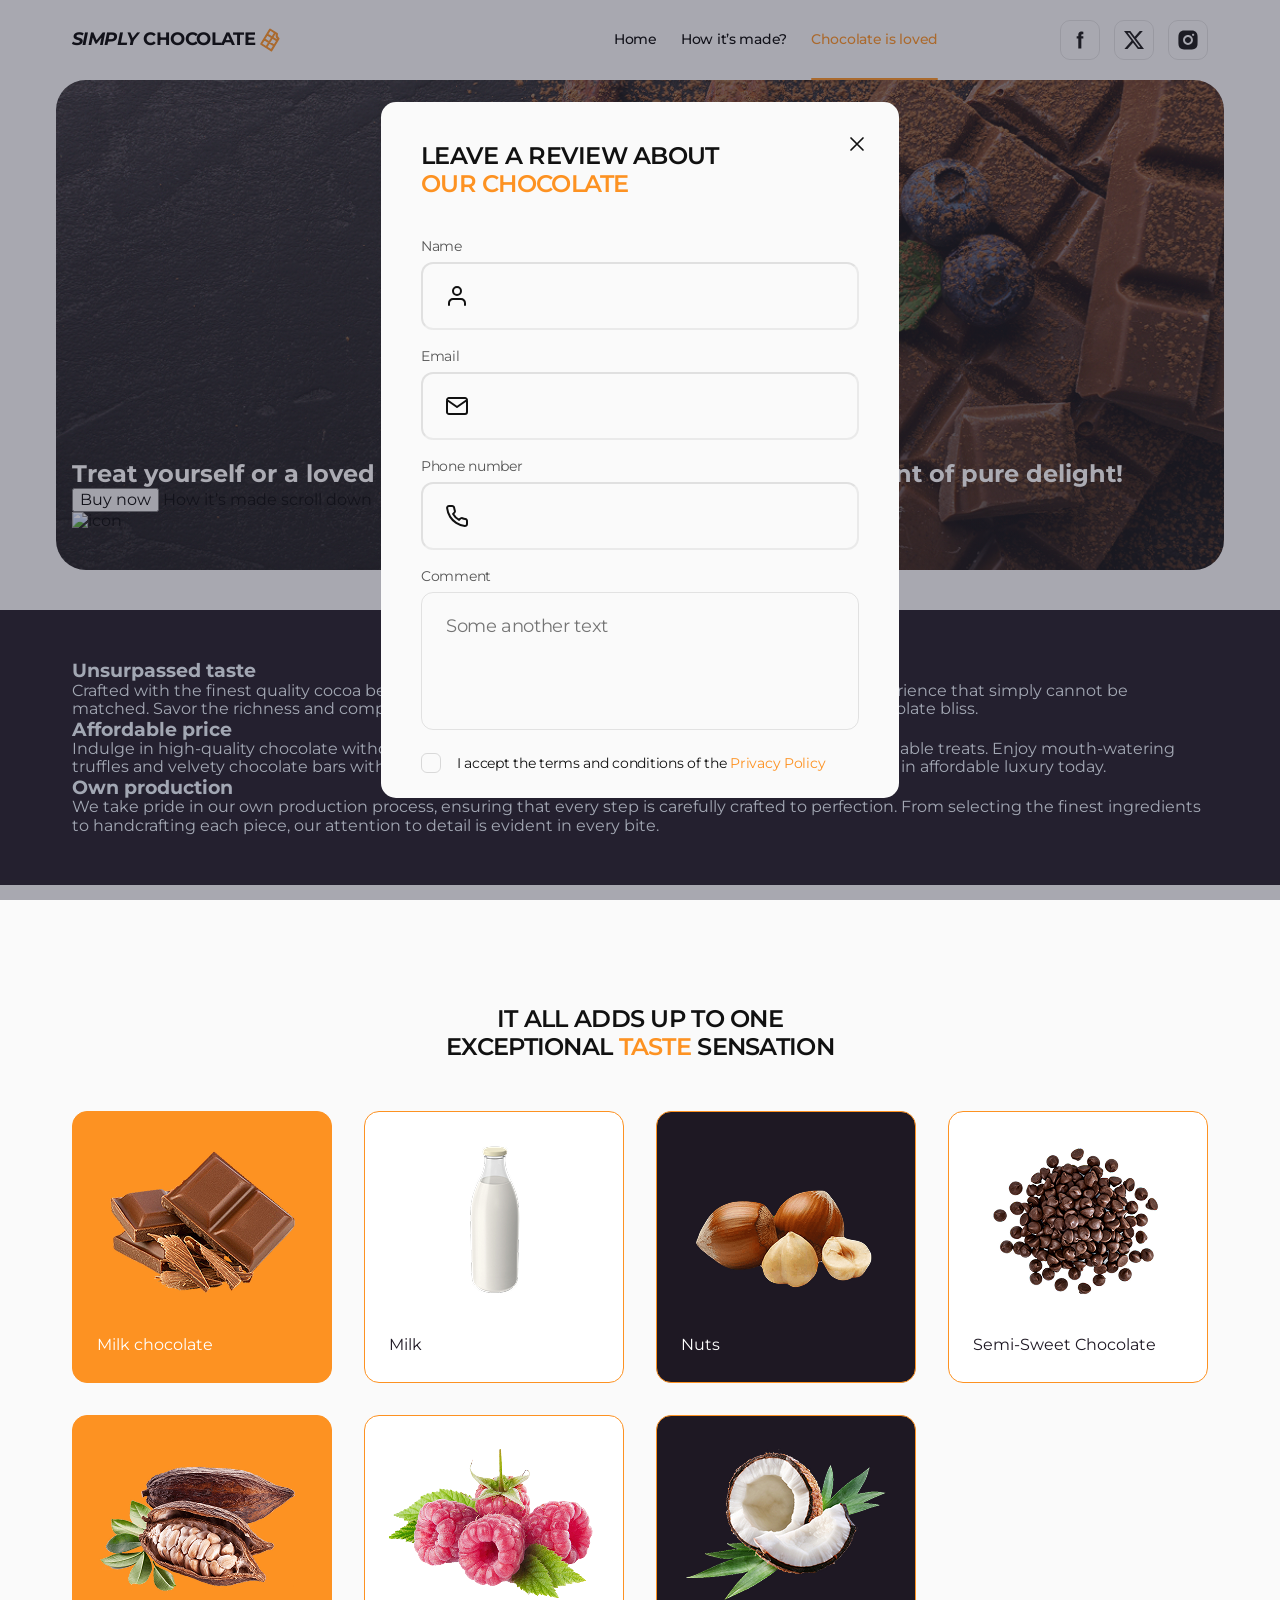
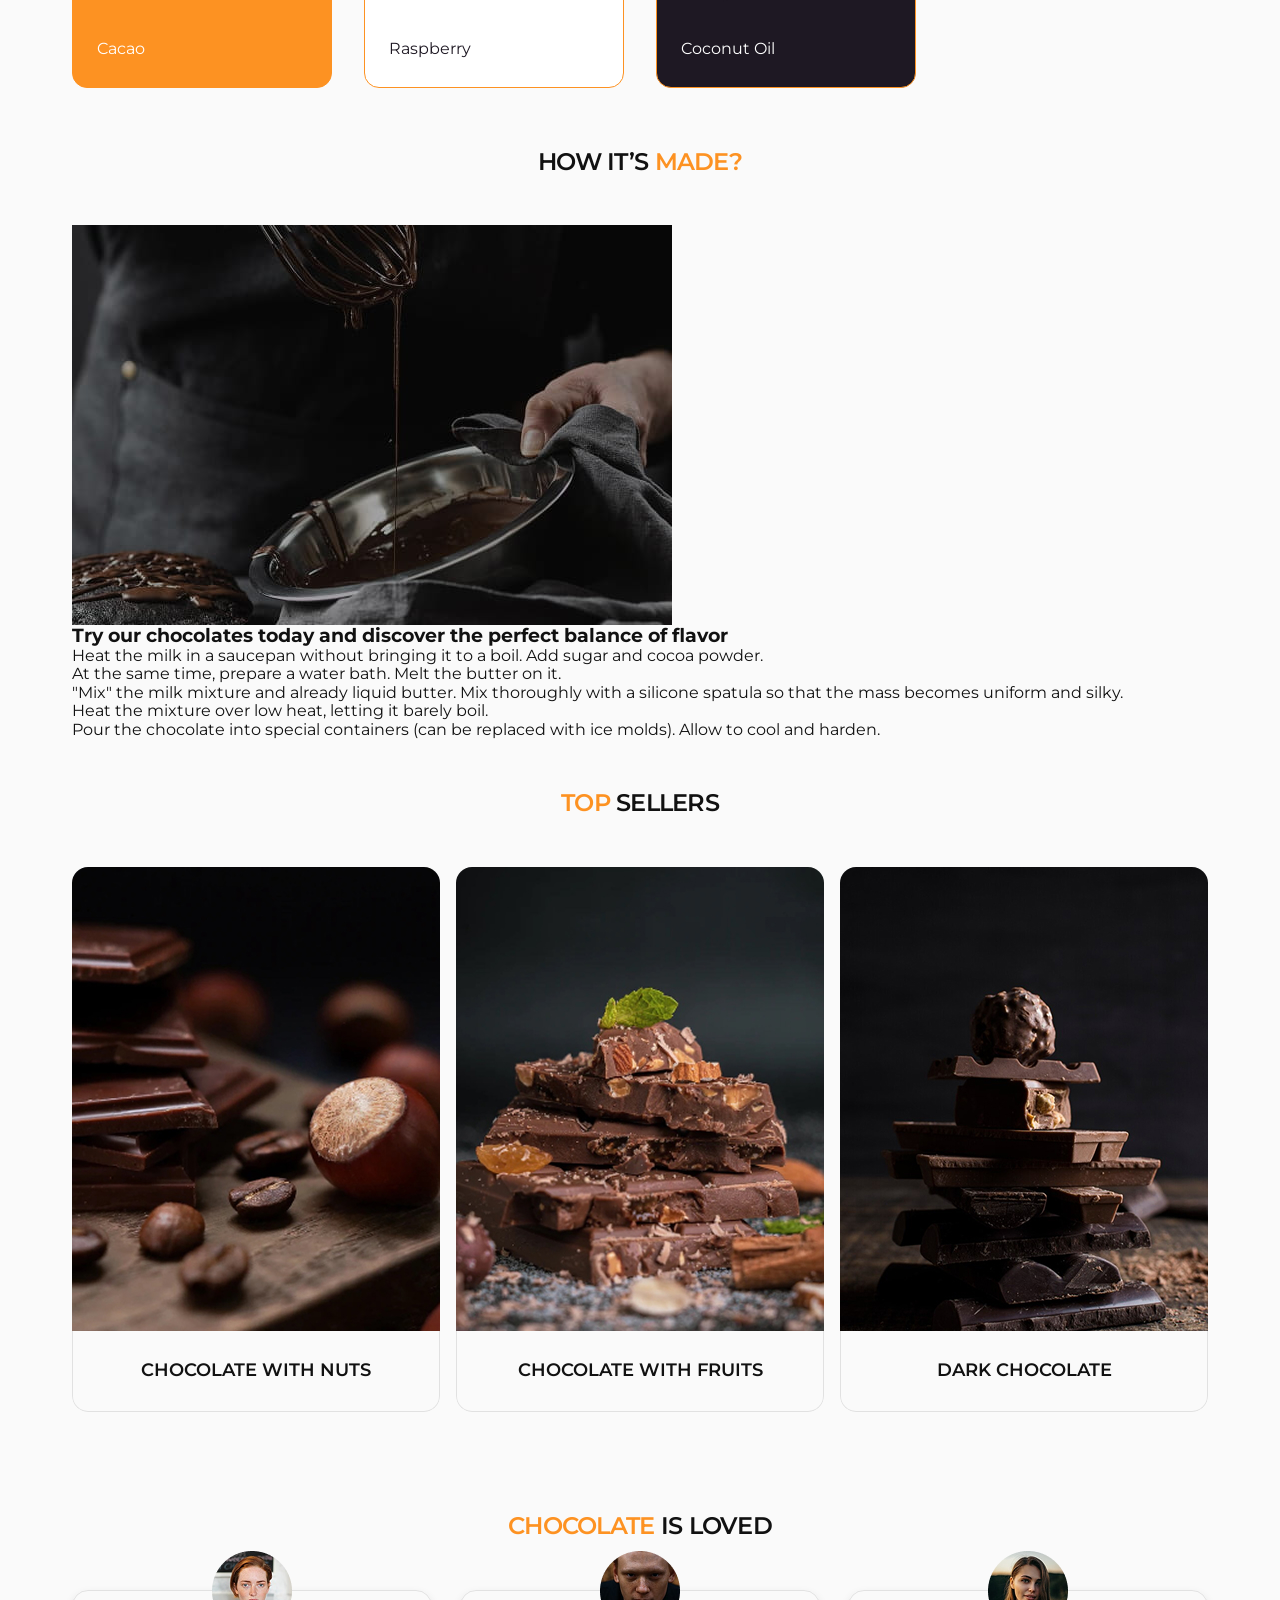
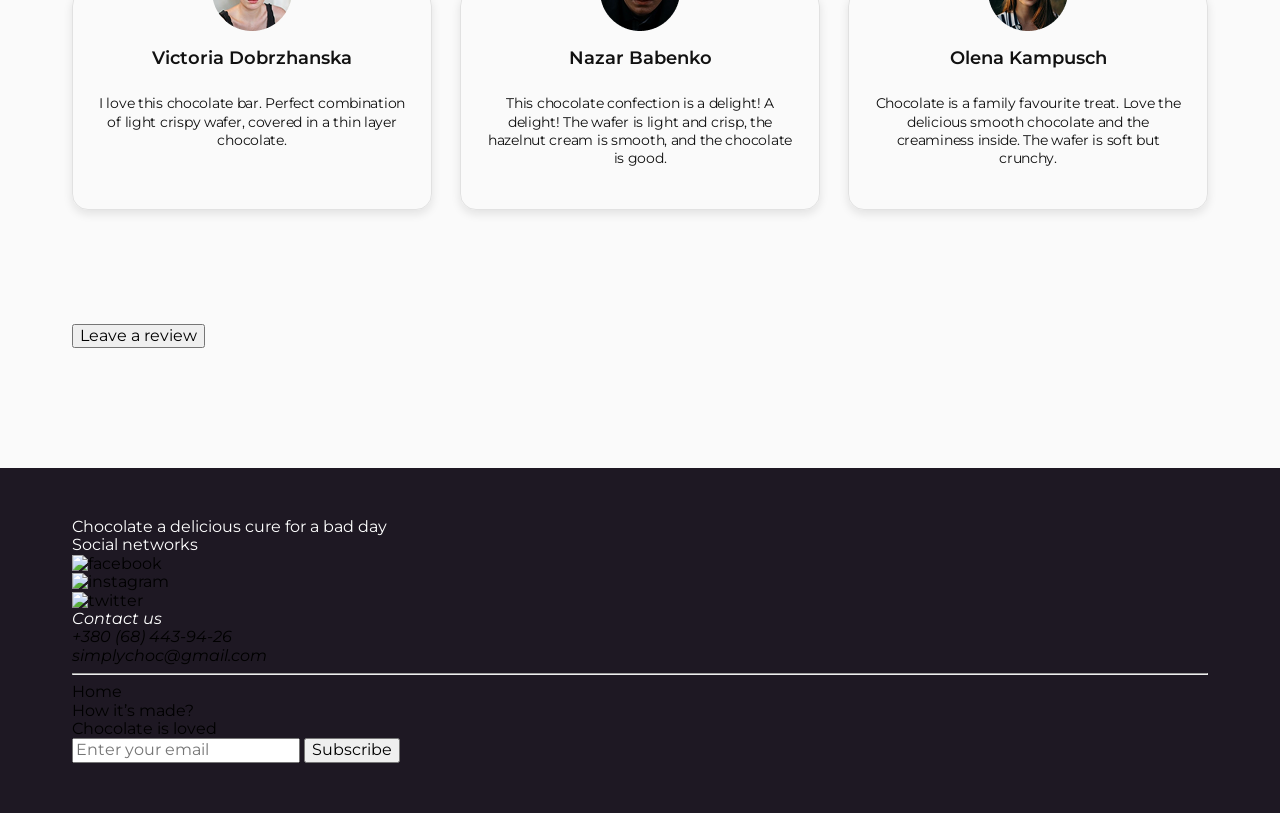
==== commit 235965eb: "init" ====
--- a/index.html
+++ b/index.html
@@ -390,8 +390,9 @@
       </div>
     </footer>
     <!-- #endregion footer -->
-
-    <div class="backdrop">
+    
+    <!--  popup-open class -->
+    <div class="backdrop popup-open">
       <div class="modal">
 
         <button class="close-popup" type="button">
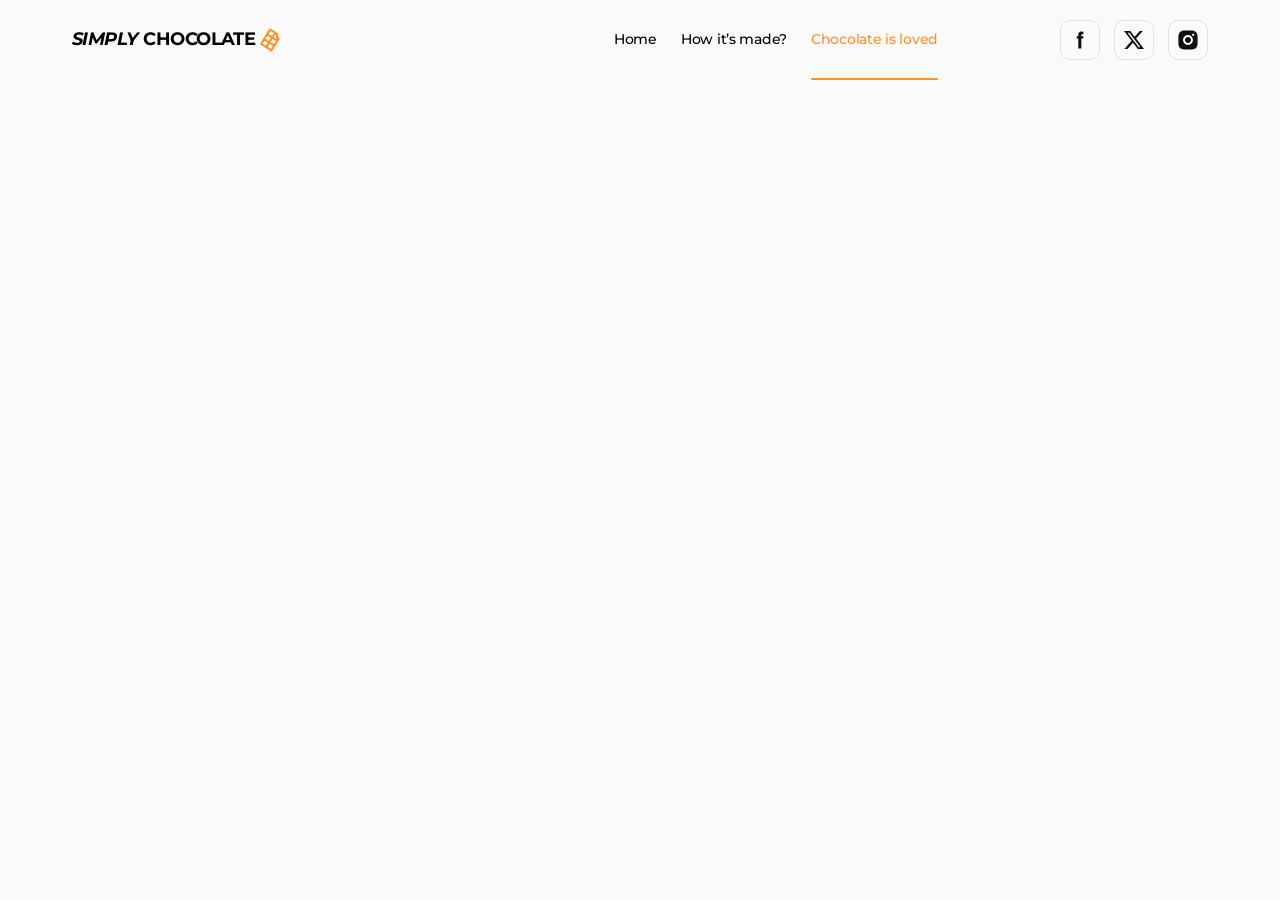
==== commit f49982e9: "init" ====
--- a/index.html
+++ b/index.html
@@ -60,11 +60,19 @@
             </a>
           </li>
         </ul>
+        <button class="burger-menu-btn">
+          <svg width="24" height="24" viewBox="0 0 24 24" fill="none" xmlns="http://www.w3.org/2000/svg">
+            <path fill-rule="evenodd" clip-rule="evenodd" d="M3.60001 6C3.60001 5.68174 3.72643 5.37652 3.95148 5.15148C4.17652 4.92643 4.48175 4.8 4.80001 4.8H19.2C19.5183 4.8 19.8235 4.92643 20.0485 5.15148C20.2736 5.37652 20.4 5.68174 20.4 6C20.4 6.31826 20.2736 6.62349 20.0485 6.84853C19.8235 7.07357 19.5183 7.2 19.2 7.2H4.80001C4.48175 7.2 4.17652 7.07357 3.95148 6.84853C3.72643 6.62349 3.60001 6.31826 3.60001 6Z" fill="#2E2F42" />
+            <path fill-rule="evenodd" clip-rule="evenodd" d="M3.60001 12C3.60001 11.6817 3.72643 11.3765 3.95148 11.1515C4.17652 10.9264 4.48175 10.8 4.80001 10.8H19.2C19.5183 10.8 19.8235 10.9264 20.0485 11.1515C20.2736 11.3765 20.4 11.6817 20.4 12C20.4 12.3183 20.2736 12.6235 20.0485 12.8485C19.8235 13.0736 19.5183 13.2 19.2 13.2H4.80001C4.48175 13.2 4.17652 13.0736 3.95148 12.8485C3.72643 12.6235 3.60001 12.3183 3.60001 12Z" fill="#2E2F42" />
+            <path fill-rule="evenodd" clip-rule="evenodd" d="M3.60001 18C3.60001 17.6817 3.72643 17.3765 3.95148 17.1515C4.17652 16.9264 4.48175 16.8 4.80001 16.8H19.2C19.5183 16.8 19.8235 16.9264 20.0485 17.1515C20.2736 17.3765 20.4 17.6817 20.4 18C20.4 18.3183 20.2736 18.6235 20.0485 18.8485C19.8235 19.0736 19.5183 19.2 19.2 19.2H4.80001C4.48175 19.2 4.17652 19.0736 3.95148 18.8485C3.72643 18.6235 3.60001 18.3183 3.60001 18Z" fill="#2E2F42" />
+          </svg>
+        </button>
       </div>
+      
     </header>
     <!-- #endregion header -->
 
-    <main>
+    <main class="visually-hidden">
       <!-- #region banner --> 
       <section id="section-banner">
         <div class="container banner-container">
@@ -337,7 +345,7 @@
     </main>
 
     <!-- #region footer -->
-    <footer class="page-footer">
+    <footer class="page-footer visually-hidden">
       <div class="container">
         <p>Chocolate a delicious cure for a bad day</p>
         <p>Social networks</p>
@@ -391,8 +399,49 @@
     </footer>
     <!-- #endregion footer -->
     
+    <div class="burger-menu is-open">
+      <button class="burger-menu-close-btn" type="button">x</button>
+      <nav class="burger-menu-nav">
+        <ul>
+          <li>
+            <a href="">Studio</a>
+          </li>
+          <li>
+            <a href="">Portfolio</a>
+          </li>
+          <li>
+            <a href="">Contacts</a>
+          </li>
+          <li>
+            <a href="">About</a>
+          </li>
+          <li>
+            <a href="">FAQ</a>
+          </li>
+        </ul>
+      </nav>
+      <div>
+        <ul>
+          <li>
+            <a href="">link 1</a>
+          </li>
+          <li>
+            <a href="">link 2</a>
+          </li>
+          <li>
+            <a href="">link 3</a>
+          </li>
+          <li>
+            <a href="">link 4</a>
+          </li>
+        </ul>
+      </div>
+
+    </div>
+
+
     <!--  popup-open class -->
-    <div class="backdrop popup-open">
+    <div class="backdrop">
       <div class="modal">
 
         <button class="close-popup" type="button">
--- a/styles/main.css
+++ b/styles/main.css
@@ -1,5 +1,6 @@
 @import './common.css';
 @import './header.css';
+@import './burger-menu.css';
 @import './banner.css';
 @import './benefits.css';
 @import './taste.css';
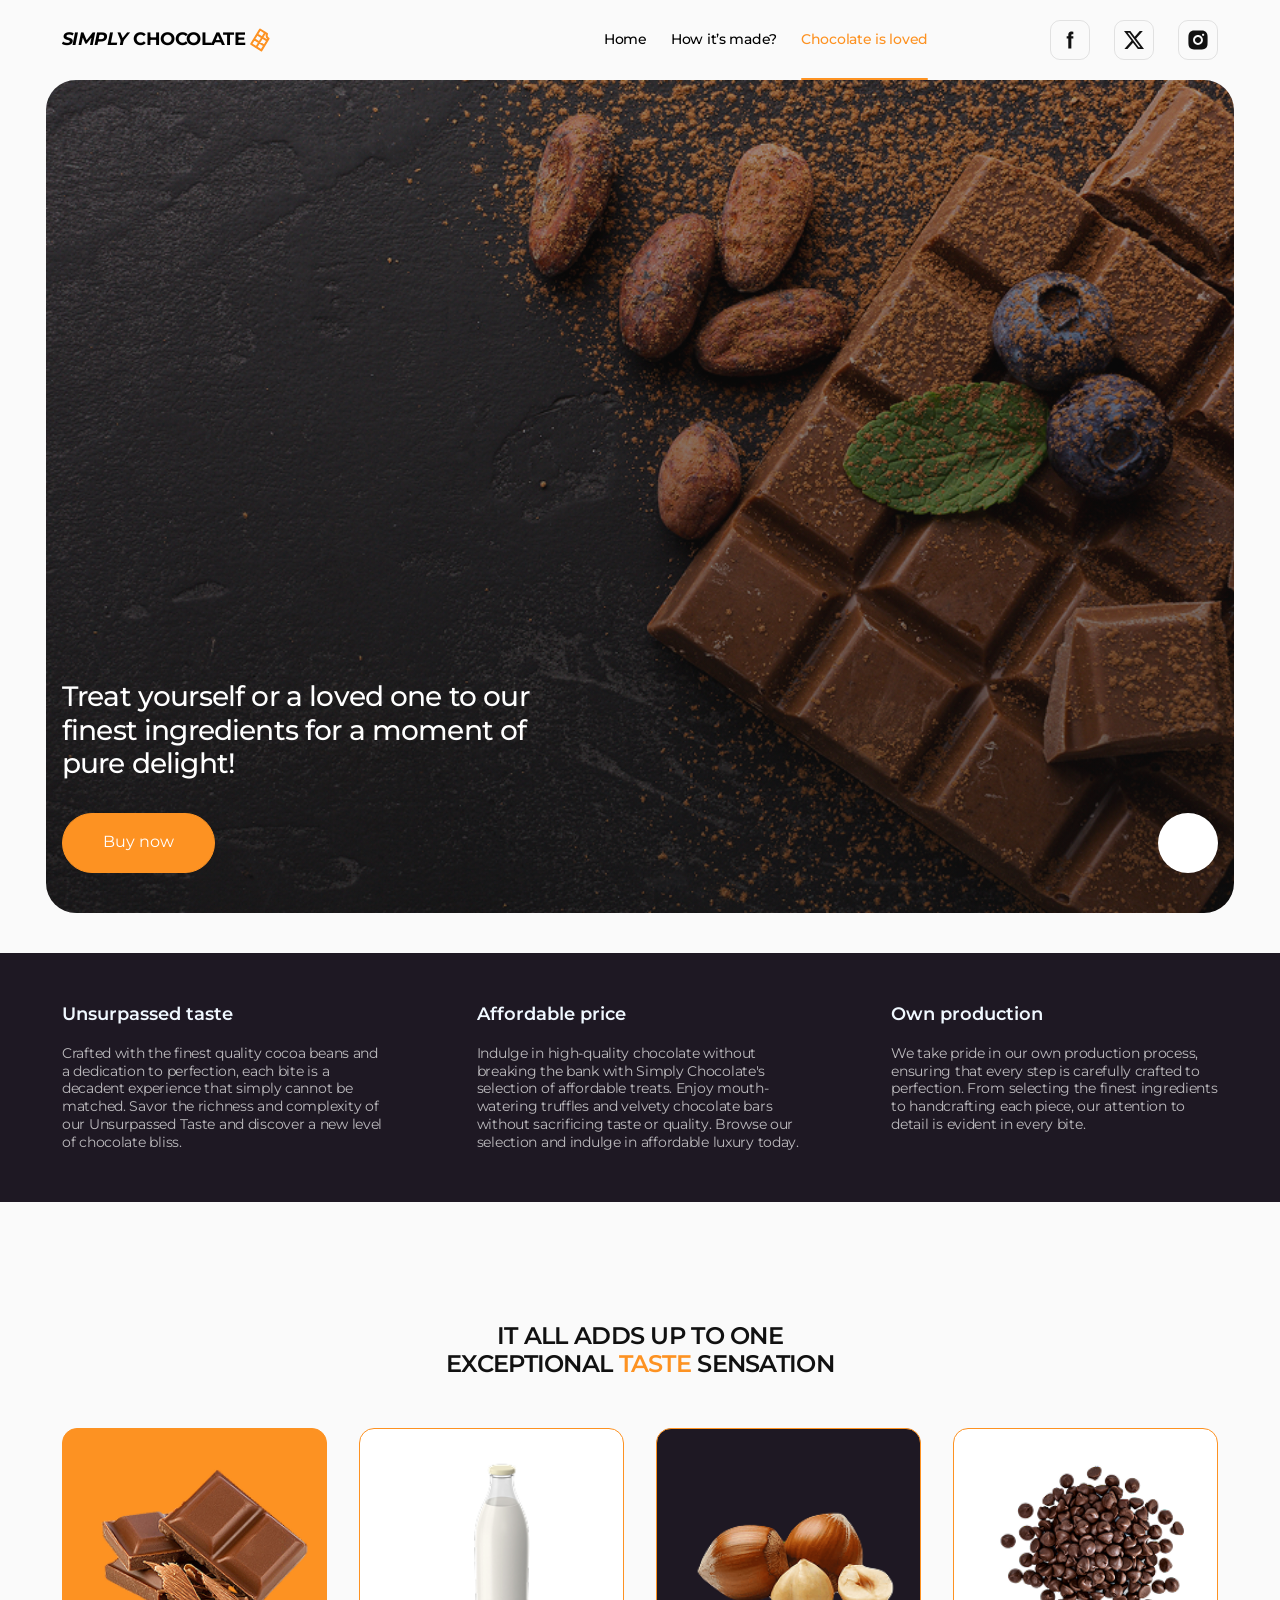
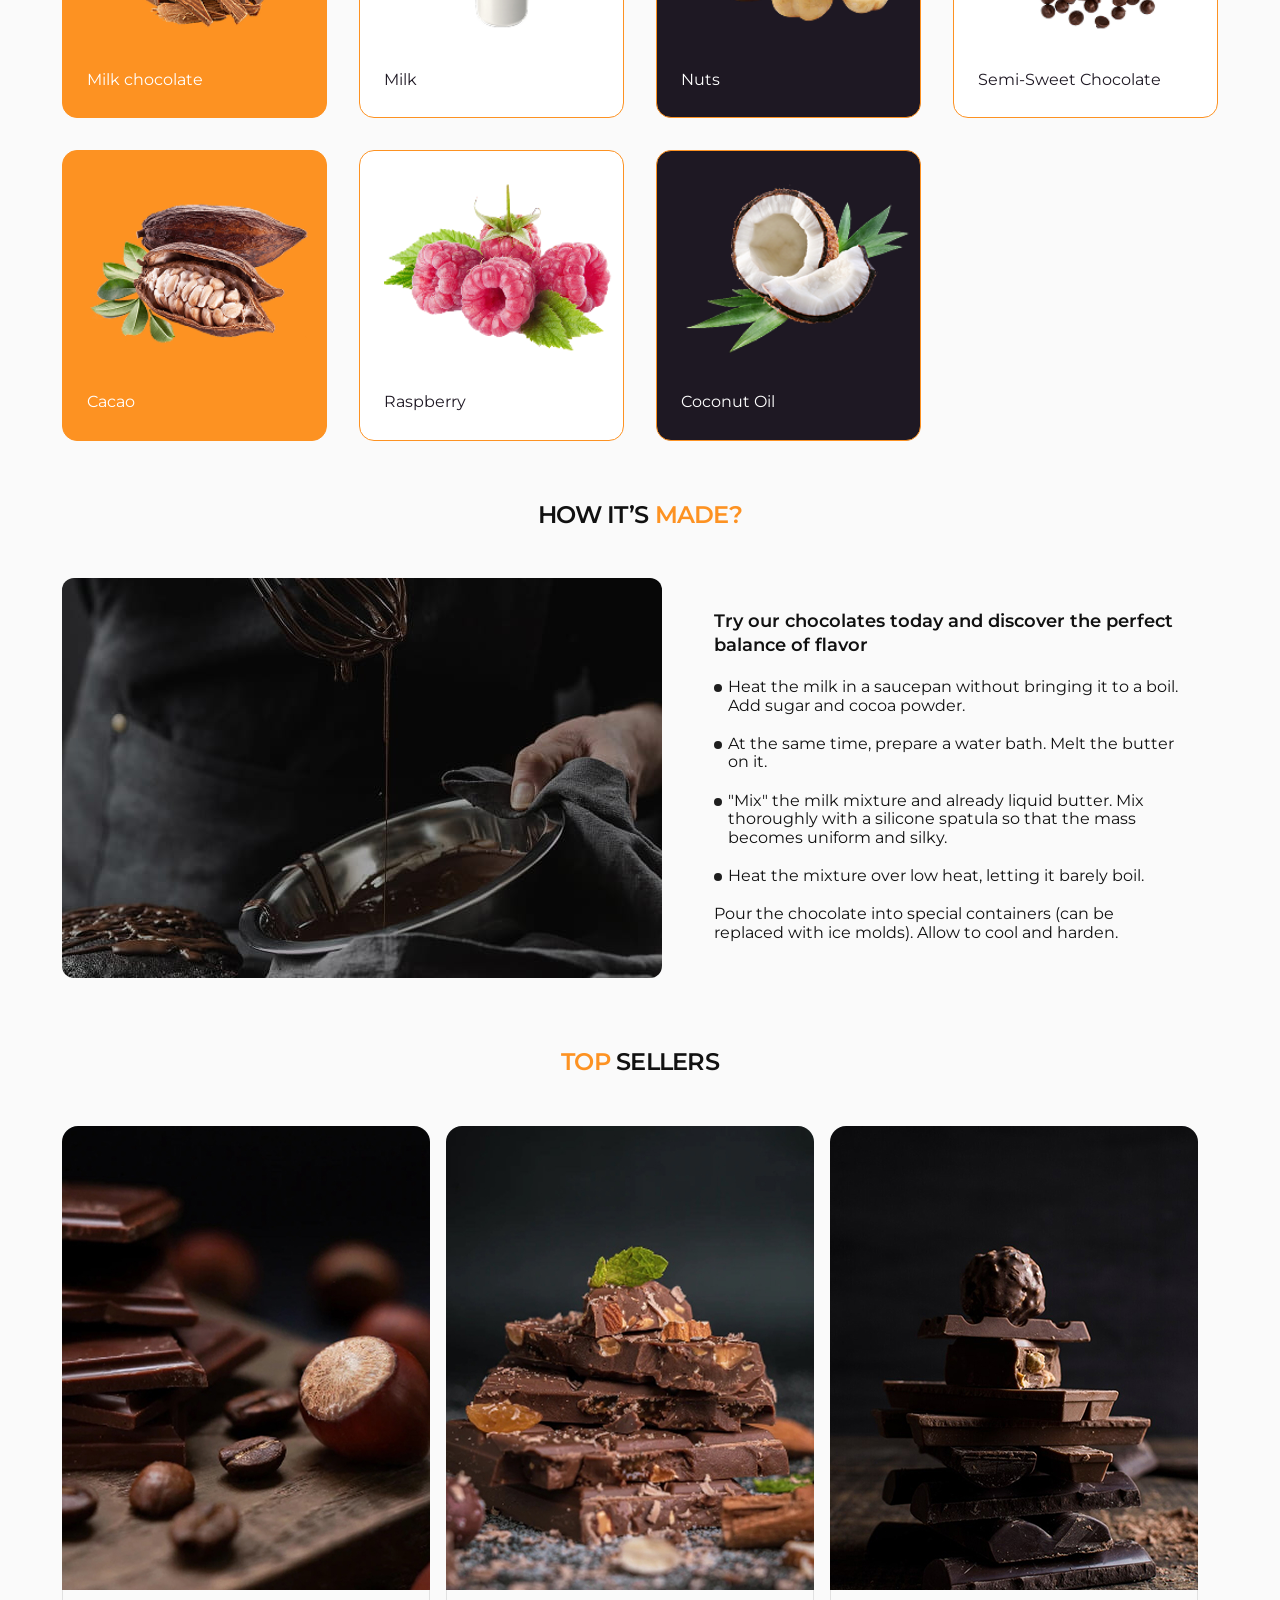
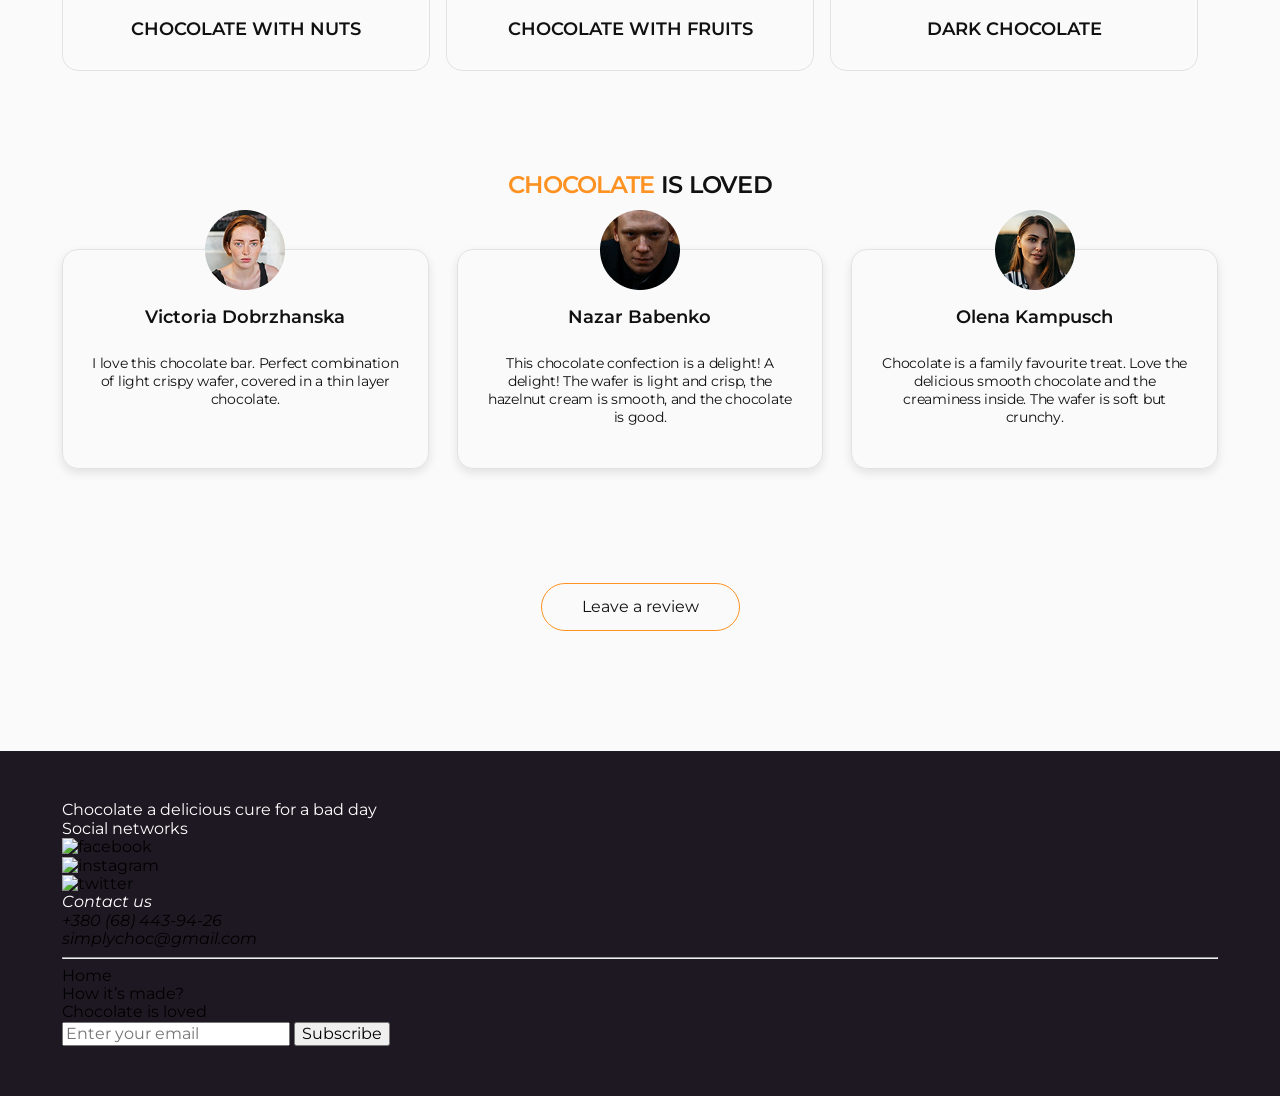
==== commit 9d60eee8: "init" ====
--- a/index.html
+++ b/index.html
@@ -4,14 +4,20 @@
     <meta charset="UTF-8" />
     <meta name="viewport" content="width=device-width, initial-scale=1.0" />
 
-    <link rel="preconnect" href="https://fonts.googleapis.com">
-    <link rel="preconnect" href="https://fonts.gstatic.com" crossorigin>
-    <link href="https://fonts.googleapis.com/css2?family=Montserrat:ital,wght@0,100..900;1,100..900&display=swap" rel="stylesheet">
-    
-    <link rel="stylesheet" href="https://cdnjs.cloudflare.com/ajax/libs/modern-normalize/3.0.1/modern-normalize.min.css">
+    <link rel="preconnect" href="https://fonts.googleapis.com" />
+    <link rel="preconnect" href="https://fonts.gstatic.com" crossorigin />
+    <link
+      href="https://fonts.googleapis.com/css2?family=Montserrat:ital,wght@0,100..900;1,100..900&display=swap"
+      rel="stylesheet"
+    />
+
+    <link
+      rel="stylesheet"
+      href="https://cdnjs.cloudflare.com/ajax/libs/modern-normalize/3.0.1/modern-normalize.min.css"
+    />
 
     <link rel="stylesheet" href="./styles/main.css" />
-    
+
     <title>Simply Chocolate</title>
   </head>
   <body>
@@ -27,13 +33,17 @@
         <nav class="header-nav">
           <ul class="header-nav-list">
             <li class="header-nav-item">
-              <a href="" class="header-nav-link ">Home</a>
+              <a href="" class="header-nav-link">Home</a>
             </li>
             <li class="header-nav-item">
-              <a href="#section-made" class="header-nav-link ">How it’s made?</a>
+              <a href="#section-made" class="header-nav-link">How it’s made?</a>
             </li>
             <li class="header-nav-item">
-              <a href="#section-feedback" class="header-nav-link nav-active-link">Chocolate is loved</a>
+              <a
+                href="#section-feedback"
+                class="header-nav-link nav-active-link"
+                >Chocolate is loved</a
+              >
             </li>
           </ul>
         </nav>
@@ -61,31 +71,49 @@
           </li>
         </ul>
         <button class="burger-menu-btn">
-          <svg width="24" height="24" viewBox="0 0 24 24" fill="none" xmlns="http://www.w3.org/2000/svg">
-            <path fill-rule="evenodd" clip-rule="evenodd" d="M3.60001 6C3.60001 5.68174 3.72643 5.37652 3.95148 5.15148C4.17652 4.92643 4.48175 4.8 4.80001 4.8H19.2C19.5183 4.8 19.8235 4.92643 20.0485 5.15148C20.2736 5.37652 20.4 5.68174 20.4 6C20.4 6.31826 20.2736 6.62349 20.0485 6.84853C19.8235 7.07357 19.5183 7.2 19.2 7.2H4.80001C4.48175 7.2 4.17652 7.07357 3.95148 6.84853C3.72643 6.62349 3.60001 6.31826 3.60001 6Z" fill="#2E2F42" />
-            <path fill-rule="evenodd" clip-rule="evenodd" d="M3.60001 12C3.60001 11.6817 3.72643 11.3765 3.95148 11.1515C4.17652 10.9264 4.48175 10.8 4.80001 10.8H19.2C19.5183 10.8 19.8235 10.9264 20.0485 11.1515C20.2736 11.3765 20.4 11.6817 20.4 12C20.4 12.3183 20.2736 12.6235 20.0485 12.8485C19.8235 13.0736 19.5183 13.2 19.2 13.2H4.80001C4.48175 13.2 4.17652 13.0736 3.95148 12.8485C3.72643 12.6235 3.60001 12.3183 3.60001 12Z" fill="#2E2F42" />
-            <path fill-rule="evenodd" clip-rule="evenodd" d="M3.60001 18C3.60001 17.6817 3.72643 17.3765 3.95148 17.1515C4.17652 16.9264 4.48175 16.8 4.80001 16.8H19.2C19.5183 16.8 19.8235 16.9264 20.0485 17.1515C20.2736 17.3765 20.4 17.6817 20.4 18C20.4 18.3183 20.2736 18.6235 20.0485 18.8485C19.8235 19.0736 19.5183 19.2 19.2 19.2H4.80001C4.48175 19.2 4.17652 19.0736 3.95148 18.8485C3.72643 18.6235 3.60001 18.3183 3.60001 18Z" fill="#2E2F42" />
+          <svg
+            width="24"
+            height="24"
+            viewBox="0 0 24 24"
+            fill="none"
+            xmlns="http://www.w3.org/2000/svg"
+          >
+            <path
+              fill-rule="evenodd"
+              clip-rule="evenodd"
+              d="M3.60001 6C3.60001 5.68174 3.72643 5.37652 3.95148 5.15148C4.17652 4.92643 4.48175 4.8 4.80001 4.8H19.2C19.5183 4.8 19.8235 4.92643 20.0485 5.15148C20.2736 5.37652 20.4 5.68174 20.4 6C20.4 6.31826 20.2736 6.62349 20.0485 6.84853C19.8235 7.07357 19.5183 7.2 19.2 7.2H4.80001C4.48175 7.2 4.17652 7.07357 3.95148 6.84853C3.72643 6.62349 3.60001 6.31826 3.60001 6Z"
+              fill="#2E2F42"
+            />
+            <path
+              fill-rule="evenodd"
+              clip-rule="evenodd"
+              d="M3.60001 12C3.60001 11.6817 3.72643 11.3765 3.95148 11.1515C4.17652 10.9264 4.48175 10.8 4.80001 10.8H19.2C19.5183 10.8 19.8235 10.9264 20.0485 11.1515C20.2736 11.3765 20.4 11.6817 20.4 12C20.4 12.3183 20.2736 12.6235 20.0485 12.8485C19.8235 13.0736 19.5183 13.2 19.2 13.2H4.80001C4.48175 13.2 4.17652 13.0736 3.95148 12.8485C3.72643 12.6235 3.60001 12.3183 3.60001 12Z"
+              fill="#2E2F42"
+            />
+            <path
+              fill-rule="evenodd"
+              clip-rule="evenodd"
+              d="M3.60001 18C3.60001 17.6817 3.72643 17.3765 3.95148 17.1515C4.17652 16.9264 4.48175 16.8 4.80001 16.8H19.2C19.5183 16.8 19.8235 16.9264 20.0485 17.1515C20.2736 17.3765 20.4 17.6817 20.4 18C20.4 18.3183 20.2736 18.6235 20.0485 18.8485C19.8235 19.0736 19.5183 19.2 19.2 19.2H4.80001C4.48175 19.2 4.17652 19.0736 3.95148 18.8485C3.72643 18.6235 3.60001 18.3183 3.60001 18Z"
+              fill="#2E2F42"
+            />
           </svg>
         </button>
       </div>
-      
     </header>
     <!-- #endregion header -->
 
-    <main class="visually-hidden">
-      <!-- #region banner --> 
+    <main>
+      <!-- #region banner -->
       <section id="section-banner">
         <div class="container banner-container">
           <h1 class="main-title">
             Treat yourself or a loved one to our finest ingredients for a moment
             of pure delight!
           </h1>
-          <button type="button">Buy now</button>
-          <a href="">How it’s made</a>
-          <a href="">
-            scroll down
-            <img src="" alt="icon" />
-          </a>
+          <div class="banner-actions">
+            <button type="button" class="button-accent">Buy now</button>
+            <a href="" class="scroll-down"> </a>
+          </div>
         </div>
       </section>
       <!-- #endregion banner -->
@@ -94,36 +122,36 @@
       <section id="section-benefits" class="section-benefits">
         <div class="container">
           <h2 class="section-title visually-hidden">Benefits</h2>
-          <ul>
-            <li>
+          <ul class="benefits-list">
+            <li class="benefits-list-item">
               <img src="" alt="" />
-              <h3>Unsurpassed taste</h3>
-              <p>
+              <h3 class="benefits-list-subtitle">Unsurpassed taste</h3>
+              <p class="benefits-list-description">
                 Crafted with the finest quality cocoa beans and a dedication to
-                perfection, each bite is a decadent experience that simply cannot
-                be matched. Savor the richness and complexity of our Unsurpassed
-                Taste and discover a new level of chocolate bliss.
+                perfection, each bite is a decadent experience that simply
+                cannot be matched. Savor the richness and complexity of our
+                Unsurpassed Taste and discover a new level of chocolate bliss.
               </p>
             </li>
-            <li>
+            <li class="benefits-list-item">
               <img src="" alt="" />
-              <h3>Affordable price</h3>
-              <p>
+              <h3 class="benefits-list-subtitle">Affordable price</h3>
+              <p class="benefits-list-description">
                 Indulge in high-quality chocolate without breaking the bank with
                 Simply Chocolate's selection of affordable treats. Enjoy
                 mouth-watering truffles and velvety chocolate bars without
-                sacrificing taste or quality. Browse our selection and indulge in
-                affordable luxury today.
+                sacrificing taste or quality. Browse our selection and indulge
+                in affordable luxury today.
               </p>
             </li>
-            <li>
+            <li class="benefits-list-item">
               <img src="" alt="" />
-              <h3>Own production</h3>
-              <p>
+              <h3 class="benefits-list-subtitle">Own production</h3>
+              <p class="benefits-list-description">
                 We take pride in our own production process, ensuring that every
-                step is carefully crafted to perfection. From selecting the finest
-                ingredients to handcrafting each piece, our attention to detail is
-                evident in every bite.
+                step is carefully crafted to perfection. From selecting the
+                finest ingredients to handcrafting each piece, our attention to
+                detail is evident in every bite.
               </p>
             </li>
           </ul>
@@ -134,10 +162,14 @@
       <!-- #region taste -->
       <section id="section-taste" class="section-taste">
         <div class="container">
-          <h2 class="section-title">It all adds up to one exceptional <span class="color-accent">taste</span> sensation</h2>
+          <h2 class="section-title">
+            It all adds up to one exceptional
+            <span class="color-accent">taste</span> sensation
+          </h2>
           <ul class="taste-list">
             <li class="taste-list-item">
               <img
+                class="taste-list-img"
                 src="./images/taste/chocolate.png"
                 alt="Milk chocolate"
                 height="160"
@@ -147,6 +179,7 @@
             </li>
             <li class="taste-list-item">
               <img
+                class="taste-list-img"
                 src="./images/taste/milk.png"
                 alt="milk"
                 height="160"
@@ -156,6 +189,7 @@
             </li>
             <li class="taste-list-item">
               <img
+                class="taste-list-img"
                 src="./images/taste/hazelnut.png"
                 alt="nuts"
                 height="160"
@@ -165,6 +199,7 @@
             </li>
             <li class="taste-list-item">
               <img
+                class="taste-list-img"
                 src="./images/taste/coffe-grain.png"
                 alt="semi-sweet chocolate"
                 height="160"
@@ -174,6 +209,7 @@
             </li>
             <li class="taste-list-item">
               <img
+                class="taste-list-img"
                 src="./images/taste/cacao-beans.png"
                 alt="cacao"
                 height="160"
@@ -183,6 +219,7 @@
             </li>
             <li class="taste-list-item">
               <img
+                class="taste-list-img"
                 src="./images/taste/raspbery.png"
                 alt="raspberry"
                 height="160"
@@ -192,6 +229,7 @@
             </li>
             <li class="taste-list-item">
               <img
+                class="taste-list-img"
                 src="./images/taste/coconut.png"
                 alt="coconut oil"
                 height="160"
@@ -207,91 +245,139 @@
       <!-- #region made -->
       <section id="section-made">
         <div class="container">
-          <h2 class="section-title">How it’s <span class="color-accent">made?</span></h2>
-          <img
-            src="./images/made/made.jpg"
-            alt="How it’s made"
-            height="400"
-            width="600"
-          />
-          <h3>
-            Try our chocolates today and discover the perfect balance of flavor
-          </h3>
-          <ul>
-            <li>
-              Heat the milk in a saucepan without bringing it to a boil. Add sugar
-              and cocoa powder.
-            </li>
-            <li>
-              At the same time, prepare a water bath. Melt the butter on it.
-            </li>
-            <li>
-              "Mix" the milk mixture and already liquid butter. Mix thoroughly
-              with a silicone spatula so that the mass becomes uniform and silky.
-            </li>
-            <li>Heat the mixture over low heat, letting it barely boil.</li>
-            <li>
-              Pour the chocolate into special containers (can be replaced with ice
-              molds). Allow to cool and harden.
+          <h2 class="section-title">
+            How it’s <span class="color-accent">made?</span>
+          </h2>
+          <div class="made-inner-content">
+            <picture>
+              <source
+                media="(min-width: 1168px)"
+                srcset="./images/made/made.jpg 1x, ./images/made/made@2x.jpg 2x"
+              />
+              <source
+                media="(min-width: 768px)"
+                srcset="./images/made/made.jpg 1x, ./images/made/made@2x.jpg 2x"
+              />
+              <source
+                media="(max-width: 767px)"
+                srcset="
+                  ./images/made/made-m.jpg    1x,
+                  ./images/made/made-m@2x.jpg 2x
+                "
+              />
+              <img
+                class="section-made-img"
+                src="./images/made/made.jpg"
+                alt="How it's made"
+                height="400"
+                width="600"
+              />
+            </picture>
+            <div class="made-content">
+              <h3 class="made-subtitle">
+                Try our chocolates today and discover the perfect balance of
+                flavor
+              </h3>
+              <ul>
+                <li class="made-list-item">
+                  Heat the milk in a saucepan without bringing it to a boil. Add
+                  sugar and cocoa powder.
+                </li>
+                <li class="made-list-item">
+                  At the same time, prepare a water bath. Melt the butter on it.
+                </li>
+                <li class="made-list-item">
+                  "Mix" the milk mixture and already liquid butter. Mix
+                  thoroughly with a silicone spatula so that the mass becomes
+                  uniform and silky.
+                </li>
+                <li class="made-list-item">
+                  Heat the mixture over low heat, letting it barely boil.
+                </li>
+                <li>
+                  Pour the chocolate into special containers (can be replaced
+                  with ice molds). Allow to cool and harden.
+                </li>
+              </ul>
+            </div>
+          </div>
+        </div>
+      </section>
+      <!-- #endregion made -->
+
+      <!-- #region top sellers -->
+      <section id="section-sellers" class="section-sellers">
+        <div class="container">
+          <h2 class="section-title">
+            <span class="color-accent">Top</span> sellers
+          </h2>
+          <ul class="top-sellers-list">
+            <li class="top-sellers-list-item">
+              <div class="top-sellers-list-item-content">
+                <img
+                  src="./images/top-sellers/chocolate-with-nuts.jpg"
+                  alt="Chocolate with nuts"
+                  height="464"
+                  width="368"
+                />
+                <p class="top-sellers-list-item-text">
+                  Chocolate with fruit is an unbeatable combination of two of
+                  the tastiest things in the world. This dessert combines
+                  delicate and aromatic chocolate with fresh and juicy fruits,
+                  creating a true poetry of taste.
+                </p>
+              </div>
+
+              <h3 class="top-sellers-list-item-title">Chocolate with nuts</h3>
+            </li>
+
+            <li class="top-sellers-list-item">
+              <div class="top-sellers-list-item-content">
+                <img
+                  src="./images/top-sellers/chocolate-with-fruits.jpg"
+                  alt="Chocolate with fruits"
+                  height="464"
+                  width="368"
+                />
+                <p class="top-sellers-list-item-text">
+                  Chocolate with fruit is an unbeatable combination of two of
+                  the tastiest things in the world. This dessert combines
+                  delicate and aromatic chocolate with fresh and juicy fruits,
+                  creating a true poetry of taste.
+                </p>
+              </div>
+              <h3 class="top-sellers-list-item-title">Chocolate with fruits</h3>
+            </li>
+            <li class="top-sellers-list-item">
+              <div class="top-sellers-list-item-content">
+                <img
+                  src="./images/top-sellers/dark-chocolate.jpg"
+                  alt="Dark Chocolate"
+                  height="464"
+                  width="368"
+                />
+                <p class="top-sellers-list-item-text">
+                  Dark chocolate is a true delight for chocolate lovers. It has
+                  a rich and intense flavor that captivates the senses and
+                  leaves an unforgettable aftertaste. With its deep cocoa notes
+                  and subtle bitterness, dark chocolate offers a unique and
+                  sophisticated taste experience that is both indulgent and
+                  satisfying.
+                </p>
+              </div>
+              <h3 class="top-sellers-list-item-title">Dark Chocolate</h3>
             </li>
           </ul>
         </div>
       </section>
-      <!-- #endregion made -->
-     
-      <!-- #region top sellers -->
-      <section id="section-sellers" class="section-sellers">
-        <div class="container">
-          <h2 class="section-title"><span class="color-accent">Top</span> sellers</h2>
-          <ul class="top-sellers-list">
-
-
-            <li class="top-sellers-list-item">
-
-              <div class="top-sellers-list-item-content">
-                <img
-                  src="./images/top-sellers/chocolate-with-nuts.jpg" alt="Chocolate with nuts" height="464" width="368"
-                />
-                <p class="top-sellers-list-item-text">
-                  Chocolate with fruit is an unbeatable combination of two of the tastiest things in the world. This dessert combines delicate and aromatic chocolate with fresh and juicy fruits, creating a true poetry of taste.
-                </p>
-              </div>
-
-              <h3 class="top-sellers-list-item-title">
-                Chocolate with nuts
-              </h3>
-            </li>
-
-
-            <li class="top-sellers-list-item">
-              <div class="top-sellers-list-item-content">
-                <img src="./images/top-sellers/chocolate-with-fruits.jpg" alt="Chocolate with fruits" height="464" width="368" />
-                <p class="top-sellers-list-item-text">
-                  Chocolate with fruit is an unbeatable combination of two of the tastiest things in the world. This dessert combines delicate and aromatic chocolate with fresh and juicy fruits, creating a true poetry of taste.
-                </p>
-              </div>
-              <h3 class="top-sellers-list-item-title">Chocolate with fruits</h3>  
-            </li>
-            <li class="top-sellers-list-item">
-
-              <div class="top-sellers-list-item-content">
-                <img src="./images/top-sellers/dark-chocolate.jpg" alt="Dark Chocolate" height="464" width="368" />
-                <p class="top-sellers-list-item-text">
-                  Dark chocolate is a true delight for chocolate lovers. It has a rich and intense flavor that captivates the senses and leaves an unforgettable aftertaste. With its deep cocoa notes and subtle bitterness, dark chocolate offers a unique and sophisticated taste experience that is both indulgent and satisfying.
-                </p>
-              </div>
-              <h3 class="top-sellers-list-item-title">Dark Chocolate</h3>
-            </li>
-          </ul>
-
-        </div>
-      </section>
       <!-- #endregion top sellers -->
 
       <!-- #region feedback -->
       <section id="section-feedback" class="section-feedback">
         <div class="container">
-          <h2 class="section-title"><span class="color-accent">Chocolate</span> is loved</h2>
+          <h2 class="section-title">
+            <span class="color-accent">Chocolate</span> is loved
+          </h2>
           <ul class="feedback-list">
             <li class="feedback-list-item">
               <img
@@ -338,14 +424,16 @@
               </p>
             </li>
           </ul>
-          <button class="feedback-list-item-button" type="button">Leave a review</button>
+          <button class="feedback-list-item-button button-transperent" type="button">
+            Leave a review
+          </button>
         </div>
       </section>
       <!-- #endregion feedback -->
     </main>
 
     <!-- #region footer -->
-    <footer class="page-footer visually-hidden">
+    <footer class="page-footer">
       <div class="container">
         <p>Chocolate a delicious cure for a bad day</p>
         <p>Social networks</p>
@@ -398,7 +486,7 @@
       </div>
     </footer>
     <!-- #endregion footer -->
-    
+
     <div class="burger-menu is-open">
       <button class="burger-menu-close-btn" type="button">x</button>
       <nav class="burger-menu-nav">
@@ -436,14 +524,11 @@
           </li>
         </ul>
       </div>
-
     </div>
-
 
     <!--  popup-open class -->
     <div class="backdrop">
       <div class="modal">
-
         <button class="close-popup" type="button">
           <svg height="24" width="24">
             <use href="./images/sprite.svg#icon-close"></use>
@@ -454,7 +539,6 @@
         </p>
 
         <form>
-
           <div class="input-wrapper">
             <label for="form-name" class="form-label">Name</label>
             <div class="input-svg-wrapper">
@@ -463,7 +547,7 @@
                 id="form-name"
                 class="input-text"
                 name="name"
-              >
+              />
               <svg height="24" width="24" class="form-icon">
                 <use href="./images/sprite.svg#icon-user"></use>
               </svg>
@@ -473,35 +557,30 @@
           <div class="input-wrapper">
             <label for="form-email" class="form-label">Email</label>
             <div class="input-svg-wrapper">
-
-
-
               <input
                 type="email"
                 class="input-text"
                 id="form-email"
                 name="email"
-              >
-              
+              />
+
               <svg height="24" width="24" class="form-icon">
                 <use href="./images/sprite.svg#icon-email"></use>
               </svg>
-
-
-
-              
             </div>
           </div>
 
           <div class="input-wrapper">
-            <label for="form-phone-number" class="form-label">Phone number</label>
+            <label for="form-phone-number" class="form-label"
+              >Phone number</label
+            >
             <div class="input-svg-wrapper">
               <input
                 type="tel"
                 class="input-text"
                 id="form-phone-number"
                 name="tel"
-              >
+              />
               <svg height="24" width="24" class="form-icon">
                 <use href="./images/sprite.svg#icon-phone"></use>
               </svg>
@@ -510,34 +589,35 @@
 
           <div class="input-wrapper">
             <label for="form-comment" class="form-label">Comment</label>
-            <textarea id="form-comment" name="comment" class="input-textarea" placeholder="Some another text"></textarea>
+            <textarea
+              id="form-comment"
+              name="comment"
+              class="input-textarea"
+              placeholder="Some another text"
+            ></textarea>
           </div>
 
           <div class="checkbox-wrapper">
-  
-            <input 
-              type="checkbox" 
-              name="form-checkbox" 
+            <input
+              type="checkbox"
+              name="form-checkbox"
               id="form-checkbox"
               class="native-checkbox visually-hidden"
-            >
-
-            <label for="form-checkbox" class="checkbox-label"> 
+            />
+
+            <label for="form-checkbox" class="checkbox-label">
               <span class="custom-checkbox">
                 <svg height="10" width="10" class="checkbox-icon">
                   <use href="./images/sprite.svg#icon-icon"></use>
                 </svg>
               </span>
-              I accept the terms and conditions of the <a href="" class="color-accent">Privacy Policy</a></label>
-
+              I accept the terms and conditions of the
+              <a href="" class="color-accent">Privacy Policy</a></label
+            >
           </div>
 
-          <button type="submit" class="submit-btn">
-            Send
-          </button>
-          
+          <button type="submit" class="submit-btn">Send</button>
         </form>
-
       </div>
     </div>
   </body>
--- a/styles/main.css
+++ b/styles/main.css
@@ -4,6 +4,7 @@
 @import './banner.css';
 @import './benefits.css';
 @import './taste.css';
+@import './made.css';
 @import './sellers.css';
 @import './feedback.css';
 @import './footer.css';
